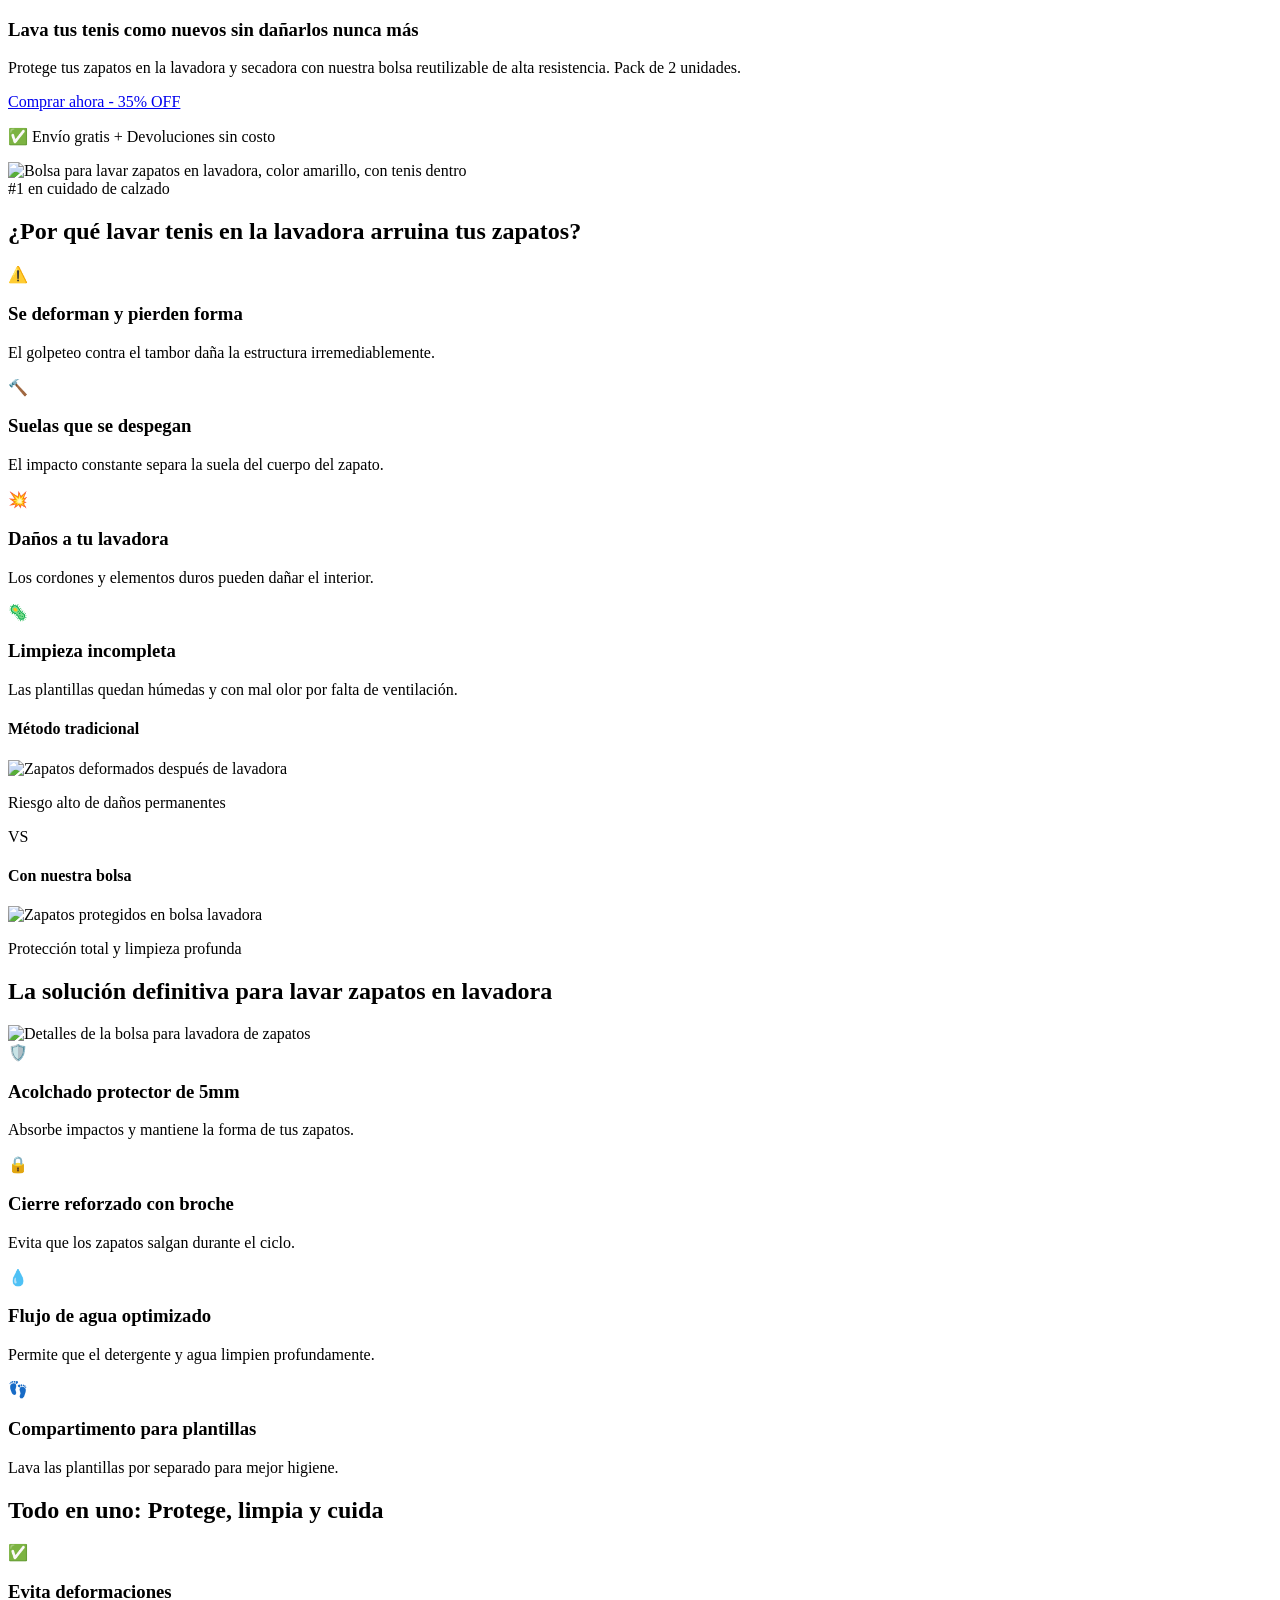
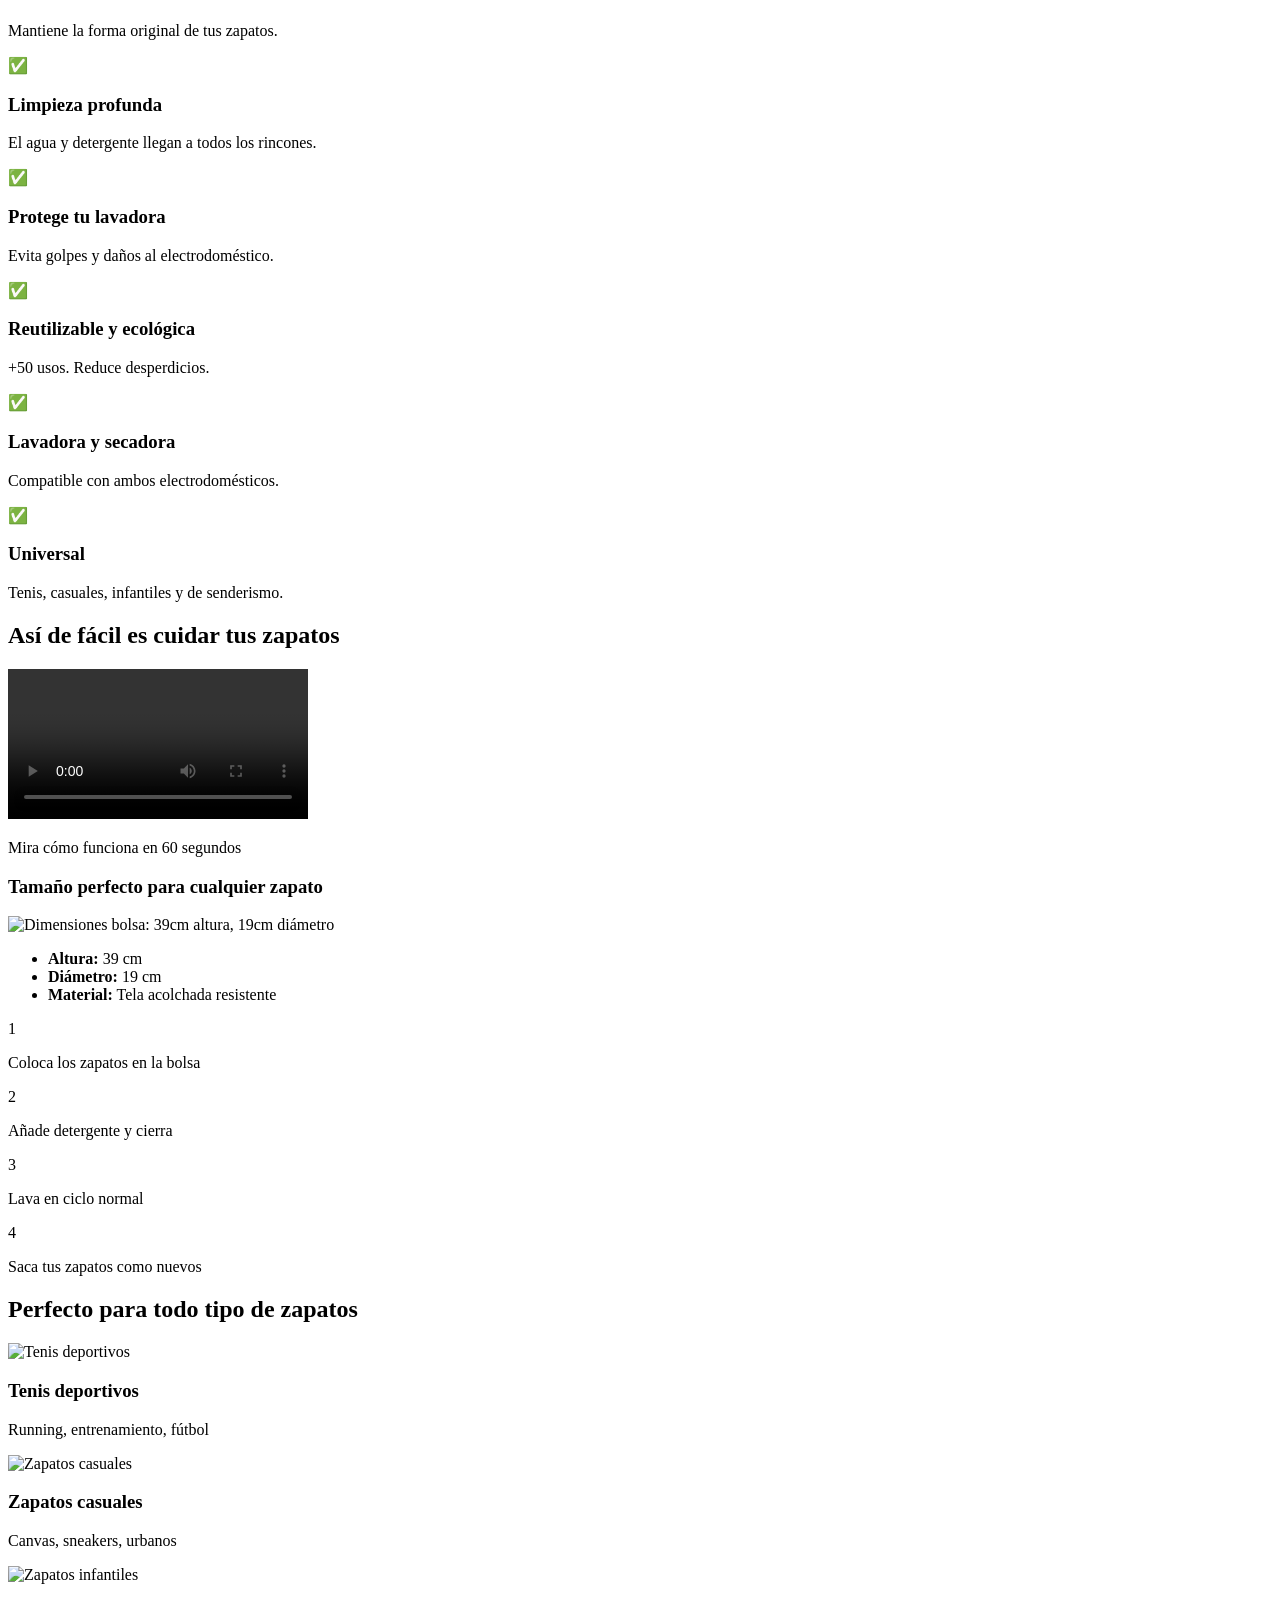
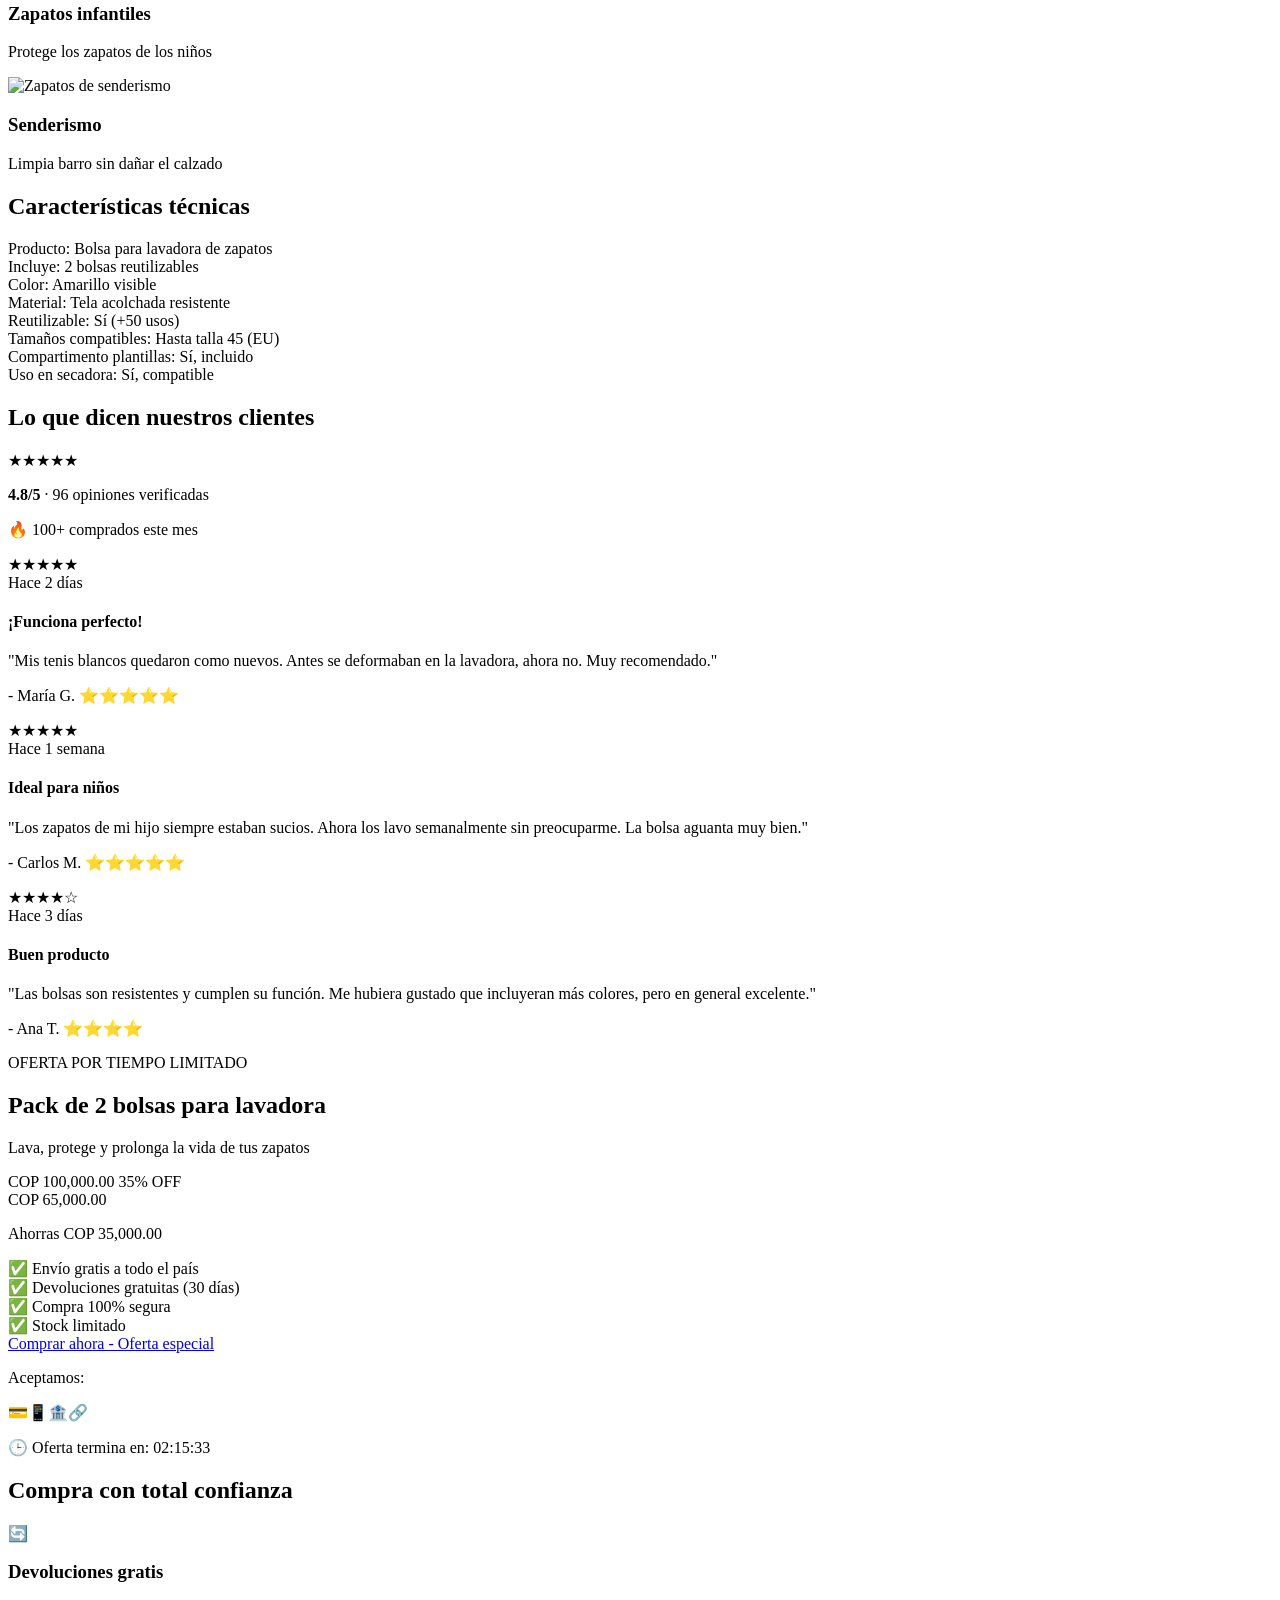
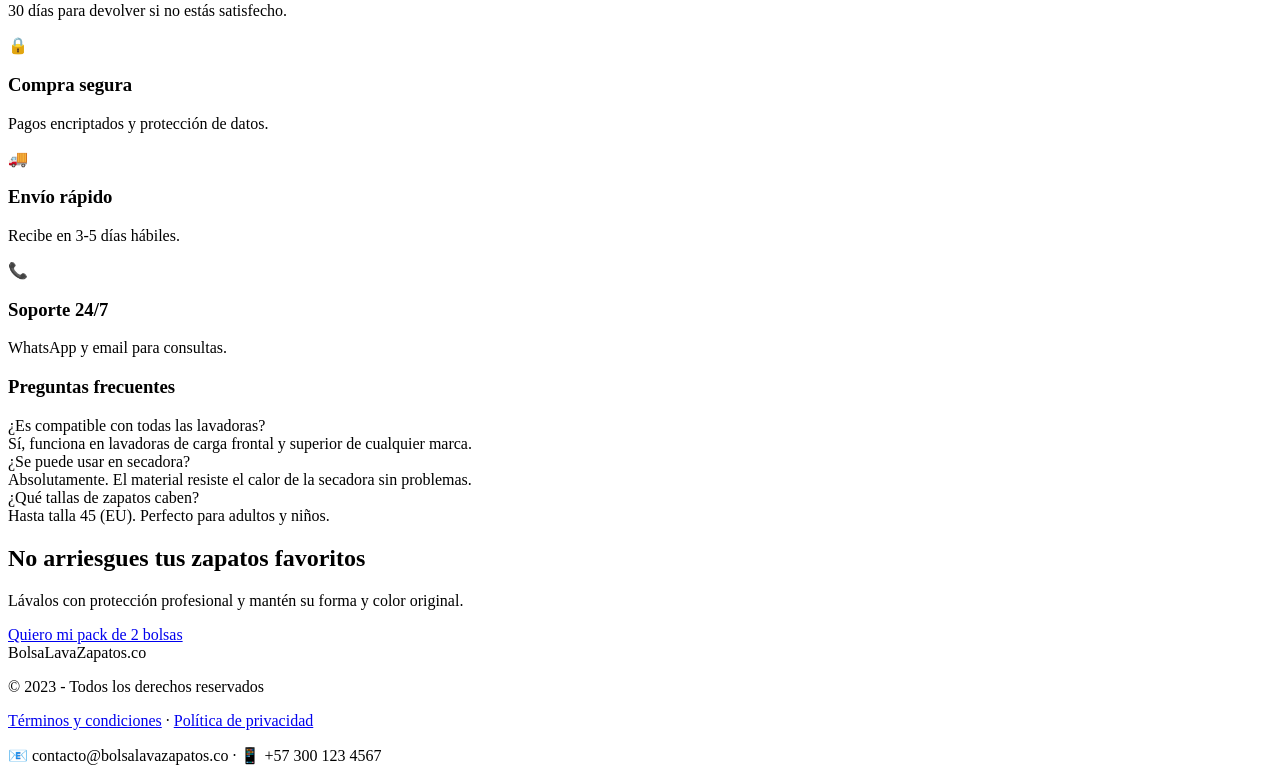
==== index.html @ 0ccf37a3 "Rename landing-page.html to index.html" ====
<!DOCTYPE html>
<html lang="es">
<head>
    <meta charset="UTF-8">
    <meta name="viewport" content="width=device-width, initial-scale=1.0">
    <title>ShoeSafe | Bolsa para Lavadora de Zapatos | Pack de 2 | Protege tus Tenis</title>
    <link rel="stylesheet" href="css/styles.css">
    <link rel="preconnect" href="https://fonts.googleapis.com">
    <link rel="preconnect" href="https://fonts.gstatic.com" crossorigin>
    <link href="https://fonts.googleapis.com/css2?family=Inter:wght@400;500;600;700&display=swap" rel="stylesheet">
    <!-- Agrega este código y luego los otros sections -->
</head>
<body>
    <!-- Pega aquí las secciones en orden -->
    
    <!-- HERO SECTION -->
    <section class="hero">
        <section class="hero">
    <div class="container">
        <div class="hero-content">
            <h1>Lava tus tenis como <span class="highlight">nuevos</span> sin dañarlos nunca más</h1>
            <p class="subtitle">Protege tus zapatos en la lavadora y secadora con nuestra bolsa reutilizable de alta resistencia. Pack de 2 unidades.</p>
            <a href="https://wa.me/573115477984?text=Hola%20%F0%9F%91%8B%2C%20me%20interesa%20comprar%20el%20pack%20de%202%20bolsas%20para%20lavadora%20de%20zapatos.%20Quisiera%20m%C3%A1s%20informaci%C3%B3n%20sobre%20el%20producto%20y%20el%20proceso%20de%20compra." target="_blank" class="cta-button">Comprar ahora - 35% OFF</a>
            <p class="envio-gratis">✅ Envío gratis + Devoluciones sin costo</p>
        </div>
        <div class="hero-image">
            <img src="img/hero-producto-amarillo.jpg.png" alt="Bolsa para lavar zapatos en lavadora, color amarillo, con tenis dentro" loading="eager">
            <div class="badge">#1 en cuidado de calzado</div>
        </div>
    </div>
</section>
    </section>
    
    <!-- PROBLEMA SECTION -->
    <section class="problema">
        <section class="problema">
    <div class="container">
        <h2>¿Por qué lavar tenis en la lavadora <span class="text-danger">arruina tus zapatos</span>?</h2>
        <div class="problema-grid">
            <div class="problema-item">
                <div class="icon">⚠️</div>
                <h3>Se deforman y pierden forma</h3>
                <p>El golpeteo contra el tambor daña la estructura irremediablemente.</p>
            </div>
            <div class="problema-item">
                <div class="icon">🔨</div>
                <h3>Suelas que se despegan</h3>
                <p>El impacto constante separa la suela del cuerpo del zapato.</p>
            </div>
            <div class="problema-item">
                <div class="icon">💥</div>
                <h3>Daños a tu lavadora</h3>
                <p>Los cordones y elementos duros pueden dañar el interior.</p>
            </div>
            <div class="problema-item">
                <div class="icon">🦠</div>
                <h3>Limpieza incompleta</h3>
                <p>Las plantillas quedan húmedas y con mal olor por falta de ventilación.</p>
            </div>
        </div>
        <div class="comparativa">
            <div class="antes">
                <h4>Método tradicional</h4>
                <img src="img/zapatos-danados.jpg" alt="Zapatos deformados después de lavadora">
                <p>Riesgo alto de daños permanentes</p>
            </div>
            <div class="vs">VS</div>
            <div class="despues">
                <h4>Con nuestra bolsa</h4>
                <img src="img/zapatos-protegidos.jpg" alt="Zapatos protegidos en bolsa lavadora">
                <p>Protección total y limpieza profunda</p>
            </div>
        </div>
    </div>
</section>
    </section>
    
    <!-- Continúa con todas las secciones... -->
    <section class="solucion">
    <div class="container">
        <h2>La solución <span class="highlight">definitiva</span> para lavar zapatos en lavadora</h2>
        <div class="solucion-content">
            <div class="solucion-image">
                <img src="img/bolsa-detalle.png" alt="Detalles de la bolsa para lavadora de zapatos">
            </div>
            <div class="solucion-features">
                <div class="feature">
                    <div class="feature-icon">🛡️</div>
                    <div class="feature-text">
                        <h3>Acolchado protector de 5mm</h3>
                        <p>Absorbe impactos y mantiene la forma de tus zapatos.</p>
                    </div>
                </div>
                <div class="feature">
                    <div class="feature-icon">🔒</div>
                    <div class="feature-text">
                        <h3>Cierre reforzado con broche</h3>
                        <p>Evita que los zapatos salgan durante el ciclo.</p>
                    </div>
                </div>
                <div class="feature">
                    <div class="feature-icon">💧</div>
                    <div class="feature-text">
                        <h3>Flujo de agua optimizado</h3>
                        <p>Permite que el detergente y agua limpien profundamente.</p>
                    </div>
                </div>
                <div class="feature">
                    <div class="feature-icon">👣</div>
                    <div class="feature-text">
                        <h3>Compartimento para plantillas</h3>
                        <p>Lava las plantillas por separado para mejor higiene.</p>
                    </div>
                </div>
            </div>
        </div>
    </div>
</section>
<section class="beneficios">
    <div class="container">
        <h2>Todo en uno: <span class="highlight">Protege, limpia y cuida</span></h2>
        <div class="beneficios-grid">
            <div class="beneficio-card">
                <div class="check">✅</div>
                <h3>Evita deformaciones</h3>
                <p>Mantiene la forma original de tus zapatos.</p>
            </div>
            <div class="beneficio-card">
                <div class="check">✅</div>
                <h3>Limpieza profunda</h3>
                <p>El agua y detergente llegan a todos los rincones.</p>
            </div>
            <div class="beneficio-card">
                <div class="check">✅</div>
                <h3>Protege tu lavadora</h3>
                <p>Evita golpes y daños al electrodoméstico.</p>
            </div>
            <div class="beneficio-card">
                <div class="check">✅</div>
                <h3>Reutilizable y ecológica</h3>
                <p>+50 usos. Reduce desperdicios.</p>
            </div>
            <div class="beneficio-card">
                <div class="check">✅</div>
                <h3>Lavadora y secadora</h3>
                <p>Compatible con ambos electrodomésticos.</p>
            </div>
            <div class="beneficio-card">
                <div class="check">✅</div>
                <h3>Universal</h3>
                <p>Tenis, casuales, infantiles y de senderismo.</p>
            </div>
        </div>
    </div>
</section>
<section class="galeria">
    <div class="container">
        <h2>Así de fácil es cuidar tus zapatos</h2>
        <div class="galeria-content">
            <div class="video-demo">
    <video class="video-thumb" controls>
        <source src="img/video-thumbnail.mp4" type="video/mp4">
        Tu navegador no soporta videos HTML5.
    </video>
    <p class="video-caption">Mira cómo funciona en 60 segundos</p>
</div>
            <div class="dimensiones">
                <h3>Tamaño perfecto para cualquier zapato</h3>
                <img src="img/dimensiones.png" alt="Dimensiones bolsa: 39cm altura, 19cm diámetro">
                <ul>
                    <li><strong>Altura:</strong> 39 cm</li>
                    <li><strong>Diámetro:</strong> 19 cm</li>
                    <li><strong>Material:</strong> Tela acolchada resistente</li>
                </ul>
            </div>
        </div>
        <div class="pasos">
            <div class="paso">
                <div class="paso-num">1</div>
                <p>Coloca los zapatos en la bolsa</p>
            </div>
            <div class="paso">
                <div class="paso-num">2</div>
                <p>Añade detergente y cierra</p>
            </div>
            <div class="paso">
                <div class="paso-num">3</div>
                <p>Lava en ciclo normal</p>
            </div>
            <div class="paso">
                <div class="paso-num">4</div>
                <p>Saca tus zapatos como nuevos</p>
            </div>
        </div>
    </div>
</section>
<section class="publico">
    <div class="container">
        <h2>Perfecto para <span class="highlight">todo tipo de zapatos</span></h2>
        <div class="cards-grid">
            <div class="card-publico">
                <img src="img/tenis-deportivos.jpg" alt="Tenis deportivos">
                <h3>Tenis deportivos</h3>
                <p>Running, entrenamiento, fútbol</p>
            </div>
            <div class="card-publico">
                <img src="img/zapatos-casuales.jpg" alt="Zapatos casuales">
                <h3>Zapatos casuales</h3>
                <p>Canvas, sneakers, urbanos</p>
            </div>
            <div class="card-publico">
                <img src="img/zapatos-infantiles.webp" alt="Zapatos infantiles">
                <h3>Zapatos infantiles</h3>
                <p>Protege los zapatos de los niños</p>
            </div>
            <div class="card-publico">
                <img src="img/senderismo.webp" alt="Zapatos de senderismo">
                <h3>Senderismo</h3>
                <p>Limpia barro sin dañar el calzado</p>
            </div>
        </div>
    </div>
</section>
<section class="especificaciones">
    <div class="container">
        <h2>Características <span class="highlight">técnicas</span></h2>
        <div class="specs-grid">
            <div class="spec-item">
                <span class="spec-label">Producto:</span>
                <span class="spec-value">Bolsa para lavadora de zapatos</span>
            </div>
            <div class="spec-item">
                <span class="spec-label">Incluye:</span>
                <span class="spec-value">2 bolsas reutilizables</span>
            </div>
            <div class="spec-item">
                <span class="spec-label">Color:</span>
                <span class="spec-value">Amarillo visible</span>
            </div>
            <div class="spec-item">
                <span class="spec-label">Material:</span>
                <span class="spec-value">Tela acolchada resistente</span>
            </div>
            <div class="spec-item">
                <span class="spec-label">Reutilizable:</span>
                <span class="spec-value">Sí (+50 usos)</span>
            </div>
            <div class="spec-item">
                <span class="spec-label">Tamaños compatibles:</span>
                <span class="spec-value">Hasta talla 45 (EU)</span>
            </div>
            <div class="spec-item">
                <span class="spec-label">Compartimento plantillas:</span>
                <span class="spec-value">Sí, incluido</span>
            </div>
            <div class="spec-item">
                <span class="spec-label">Uso en secadora:</span>
                <span class="spec-value">Sí, compatible</span>
            </div>
        </div>
    </div>
</section>
<section class="reseñas">
    <div class="container">
        <h2>Lo que dicen nuestros <span class="highlight">clientes</span></h2>
        <div class="rating-overall">
            <div class="stars">★★★★★</div>
            <p><strong>4.8/5</strong> · 96 opiniones verificadas</p>
            <p class="compras-recientes">🔥 100+ comprados este mes</p>
        </div>
        <div class="reseñas-grid">
            <div class="reseña-card">
                <div class="reseña-header">
                    <div class="stars">★★★★★</div>
                    <span class="fecha">Hace 2 días</span>
                </div>
                <h4>¡Funciona perfecto!</h4>
                <p>"Mis tenis blancos quedaron como nuevos. Antes se deformaban en la lavadora, ahora no. Muy recomendado."</p>
                <p class="autor">- María G. ⭐⭐⭐⭐⭐</p>
            </div>
            <div class="reseña-card">
                <div class="reseña-header">
                    <div class="stars">★★★★★</div>
                    <span class="fecha">Hace 1 semana</span>
                </div>
                <h4>Ideal para niños</h4>
                <p>"Los zapatos de mi hijo siempre estaban sucios. Ahora los lavo semanalmente sin preocuparme. La bolsa aguanta muy bien."</p>
                <p class="autor">- Carlos M. ⭐⭐⭐⭐⭐</p>
            </div>
            <div class="reseña-card">
                <div class="reseña-header">
                    <div class="stars">★★★★☆</div>
                    <span class="fecha">Hace 3 días</span>
                </div>
                <h4>Buen producto</h4>
                <p>"Las bolsas son resistentes y cumplen su función. Me hubiera gustado que incluyeran más colores, pero en general excelente."</p>
                <p class="autor">- Ana T. ⭐⭐⭐⭐</p>
            </div>
        </div>
    </div>
</section>
<section class="oferta" id="compra">
    <div class="container">
        <div class="oferta-content">
            <div class="oferta-header">
                <span class="badge-oferta">OFERTA POR TIEMPO LIMITADO</span>
                <h2>Pack de 2 bolsas para lavadora</h2>
                <p class="subtitle">Lava, protege y prolonga la vida de tus zapatos</p>
            </div>
            
            <div class="precio-container">
                <div class="precio-antiguo">
                    <span class="tachado">COP 100,000.00</span>
                    <span class="descuento">35% OFF</span>
                </div>
                <div class="precio-actual">
                    <span class="moneda">COP</span>
                    <span class="monto">65,000.00</span>
                </div>
                <p class="ahorro">Ahorras COP 35,000.00</p>
            </div>
            
            <div class="beneficios-oferta">
                <div class="beneficio">✅ Envío gratis a todo el país</div>
                <div class="beneficio">✅ Devoluciones gratuitas (30 días)</div>
                <div class="beneficio">✅ Compra 100% segura</div>
                <div class="beneficio">✅ Stock limitado</div>
            </div>
            
            <a href="https://wa.me/573115477984?text=Hola%20%F0%9F%91%8B%2C%20me%20interesa%20comprar%20el%20pack%20de%202%20bolsas%20para%20lavadora%20de%20zapatos.%20Quisiera%20m%C3%A1s%20informaci%C3%B3n%20sobre%20el%20producto%20y%20el%20proceso%20de%20compra." target="_blank" class="cta-button grande">Comprar ahora - Oferta especial</a>
            
            <div class="metodos-pago">
                <p>Aceptamos:</p>
                <div class="logos-pago">
                    <span>💳</span><span>📱</span><span>🏦</span><span>🔗</span>
                </div>
            </div>
            
            <div class="contador">
                <p>🕒 Oferta termina en: <span id="contador">02:15:33</span></p>
            </div>
        </div>
    </div>
</section>
<section class="garantia">
    <div class="container">
        <h2>Compra con <span class="highlight">total confianza</span></h2>
        <div class="garantia-grid">
            <div class="garantia-card">
                <div class="garantia-icon">🔄</div>
                <h3>Devoluciones gratis</h3>
                <p>30 días para devolver si no estás satisfecho.</p>
            </div>
            <div class="garantia-card">
                <div class="garantia-icon">🔒</div>
                <h3>Compra segura</h3>
                <p>Pagos encriptados y protección de datos.</p>
            </div>
            <div class="garantia-card">
                <div class="garantia-icon">🚚</div>
                <h3>Envío rápido</h3>
                <p>Recibe en 3-5 días hábiles.</p>
            </div>
            <div class="garantia-card">
                <div class="garantia-icon">📞</div>
                <h3>Soporte 24/7</h3>
                <p>WhatsApp y email para consultas.</p>
            </div>
        </div>
        
        <div class="faq">
            <h3>Preguntas frecuentes</h3>
            <div class="faq-item">
                <div class="faq-pregunta">¿Es compatible con todas las lavadoras?</div>
                <div class="faq-respuesta">Sí, funciona en lavadoras de carga frontal y superior de cualquier marca.</div>
            </div>
            <div class="faq-item">
                <div class="faq-pregunta">¿Se puede usar en secadora?</div>
                <div class="faq-respuesta">Absolutamente. El material resiste el calor de la secadora sin problemas.</div>
            </div>
            <div class="faq-item">
                <div class="faq-pregunta">¿Qué tallas de zapatos caben?</div>
                <div class="faq-respuesta">Hasta talla 45 (EU). Perfecto para adultos y niños.</div>
            </div>
        </div>
    </div>
</section>
<footer>
    <div class="container">
        <div class="footer-cta">
            <h2>No arriesgues tus zapatos favoritos</h2>
            <p>Lávalos con protección profesional y mantén su forma y color original.</p>
            <a href="https://wa.me/573115477984?text=Hola%20%F0%9F%91%8B%2C%20me%20interesa%20comprar%20el%20pack%20de%202%20bolsas%20para%20lavadora%20de%20zapatos.%20Quisiera%20m%C3%A1s%20informaci%C3%B3n%20sobre%20el%20producto%20y%20el%20proceso%20de%20compra." target="_blank" class="cta-button">Quiero mi pack de 2 bolsas</a>
        </div>
        
        <div class="footer-info">
            <div class="logo">BolsaLavaZapatos<span>.co</span></div>
            <p>© 2023 - Todos los derechos reservados</p>
            <p><a href="#">Términos y condiciones</a> · <a href="#">Política de privacidad</a></p>
            <p class="contacto">📧 contacto@bolsalavazapatos.co · 📱 +57 300 123 4567</p>
        </div>
    </div>
</footer>
    <script src="js/script.js"></script>
</body>
</html>
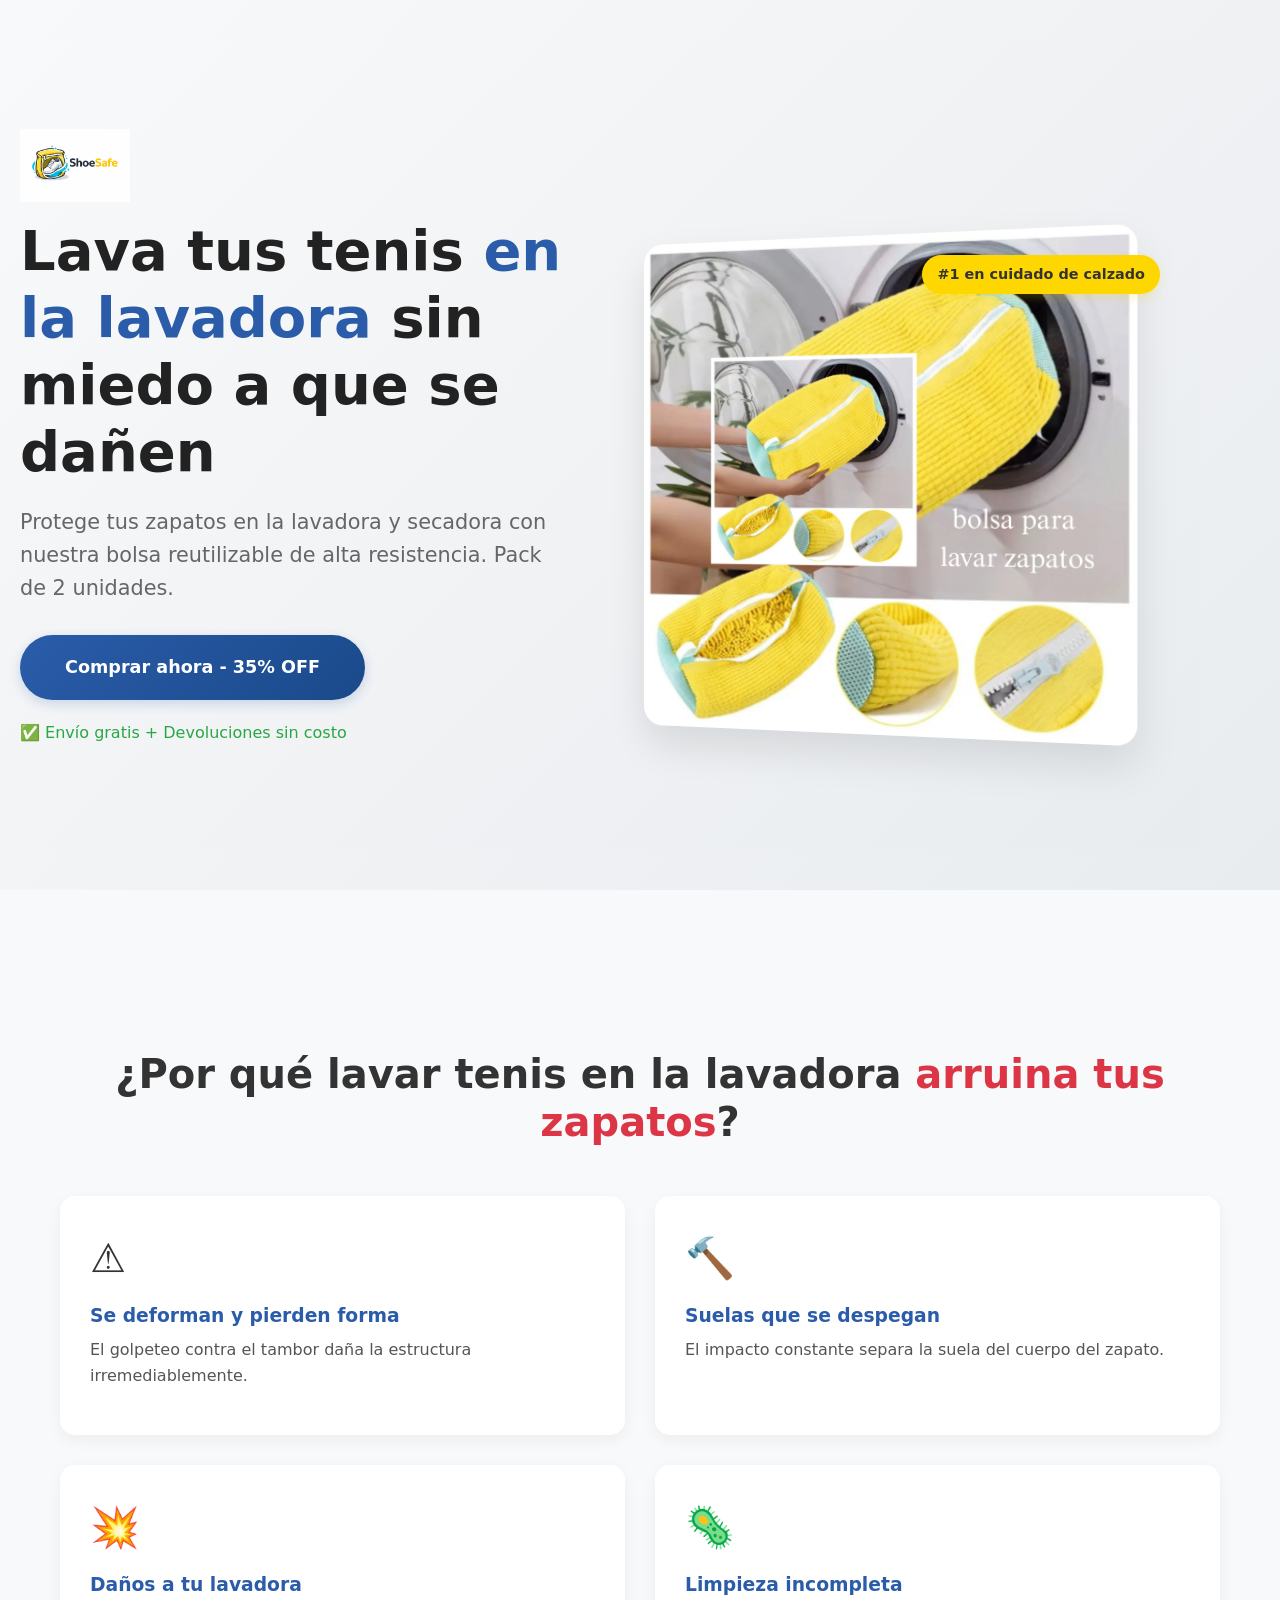
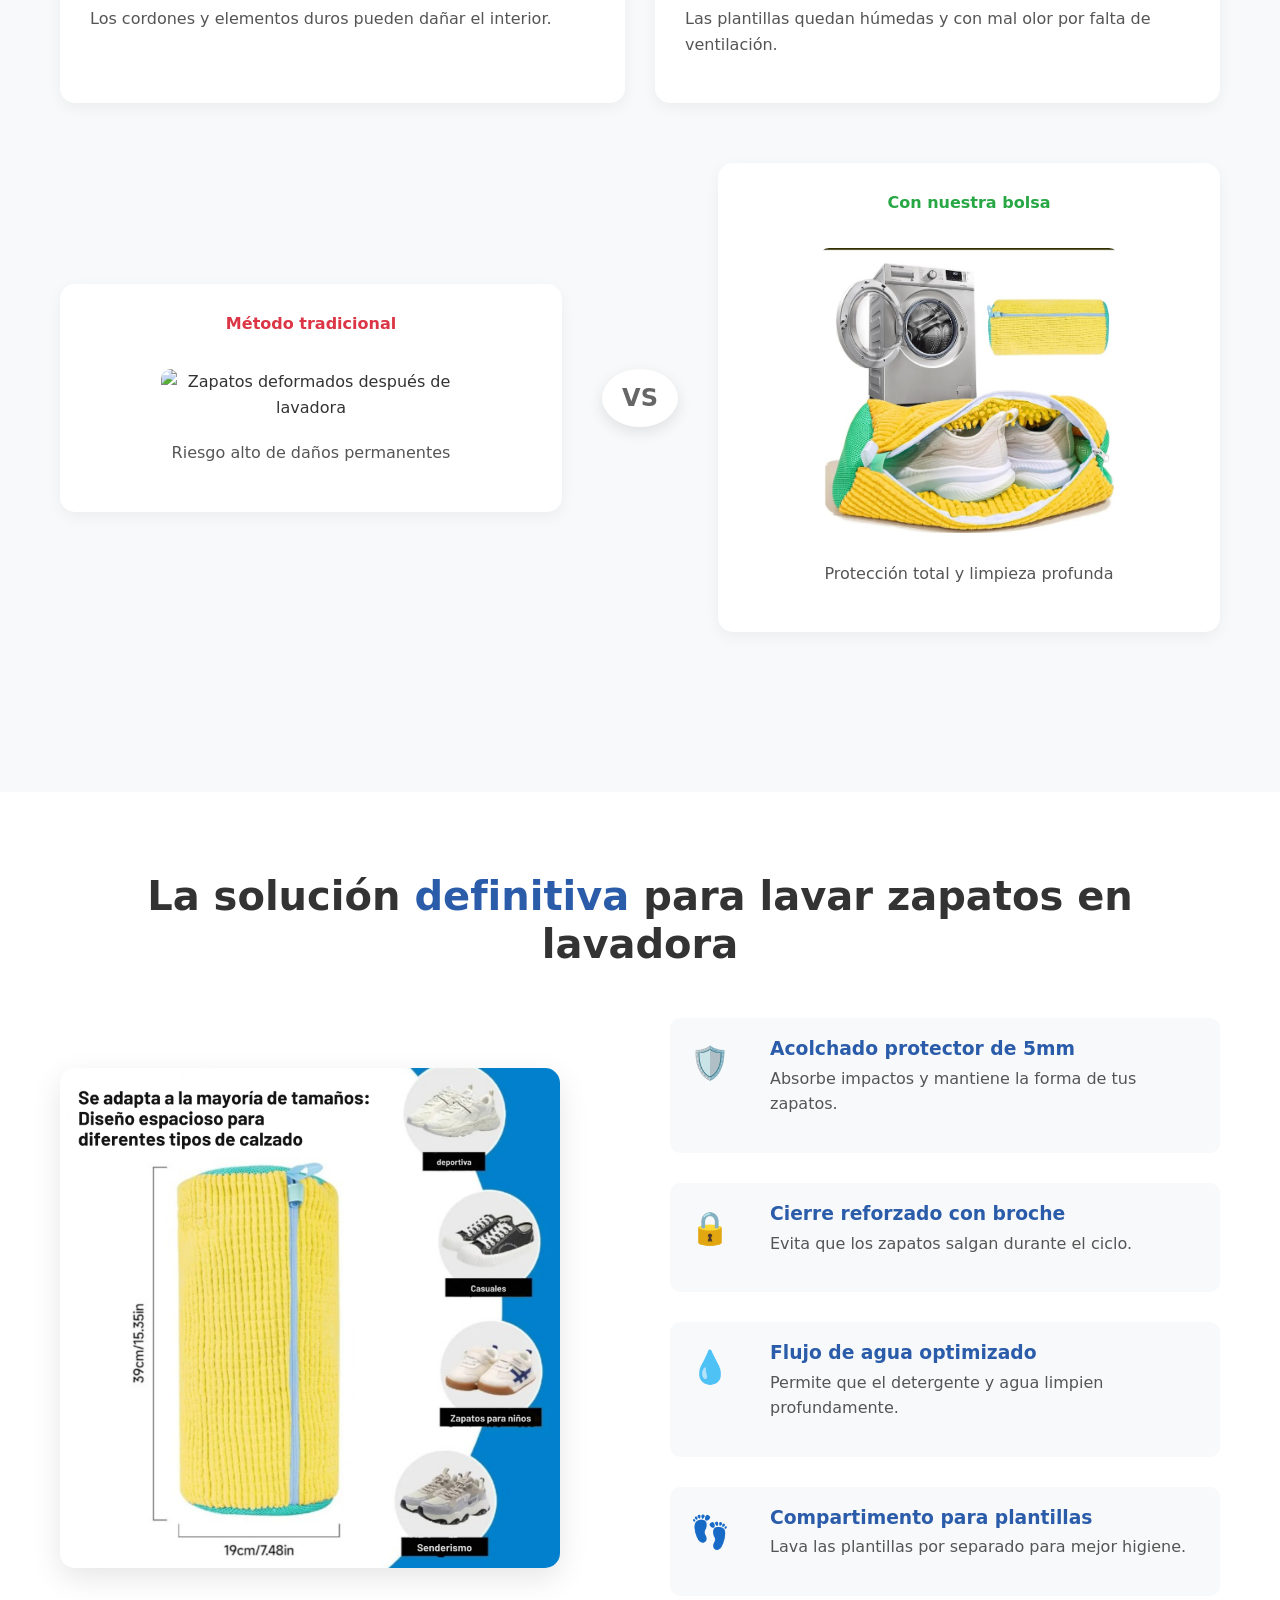
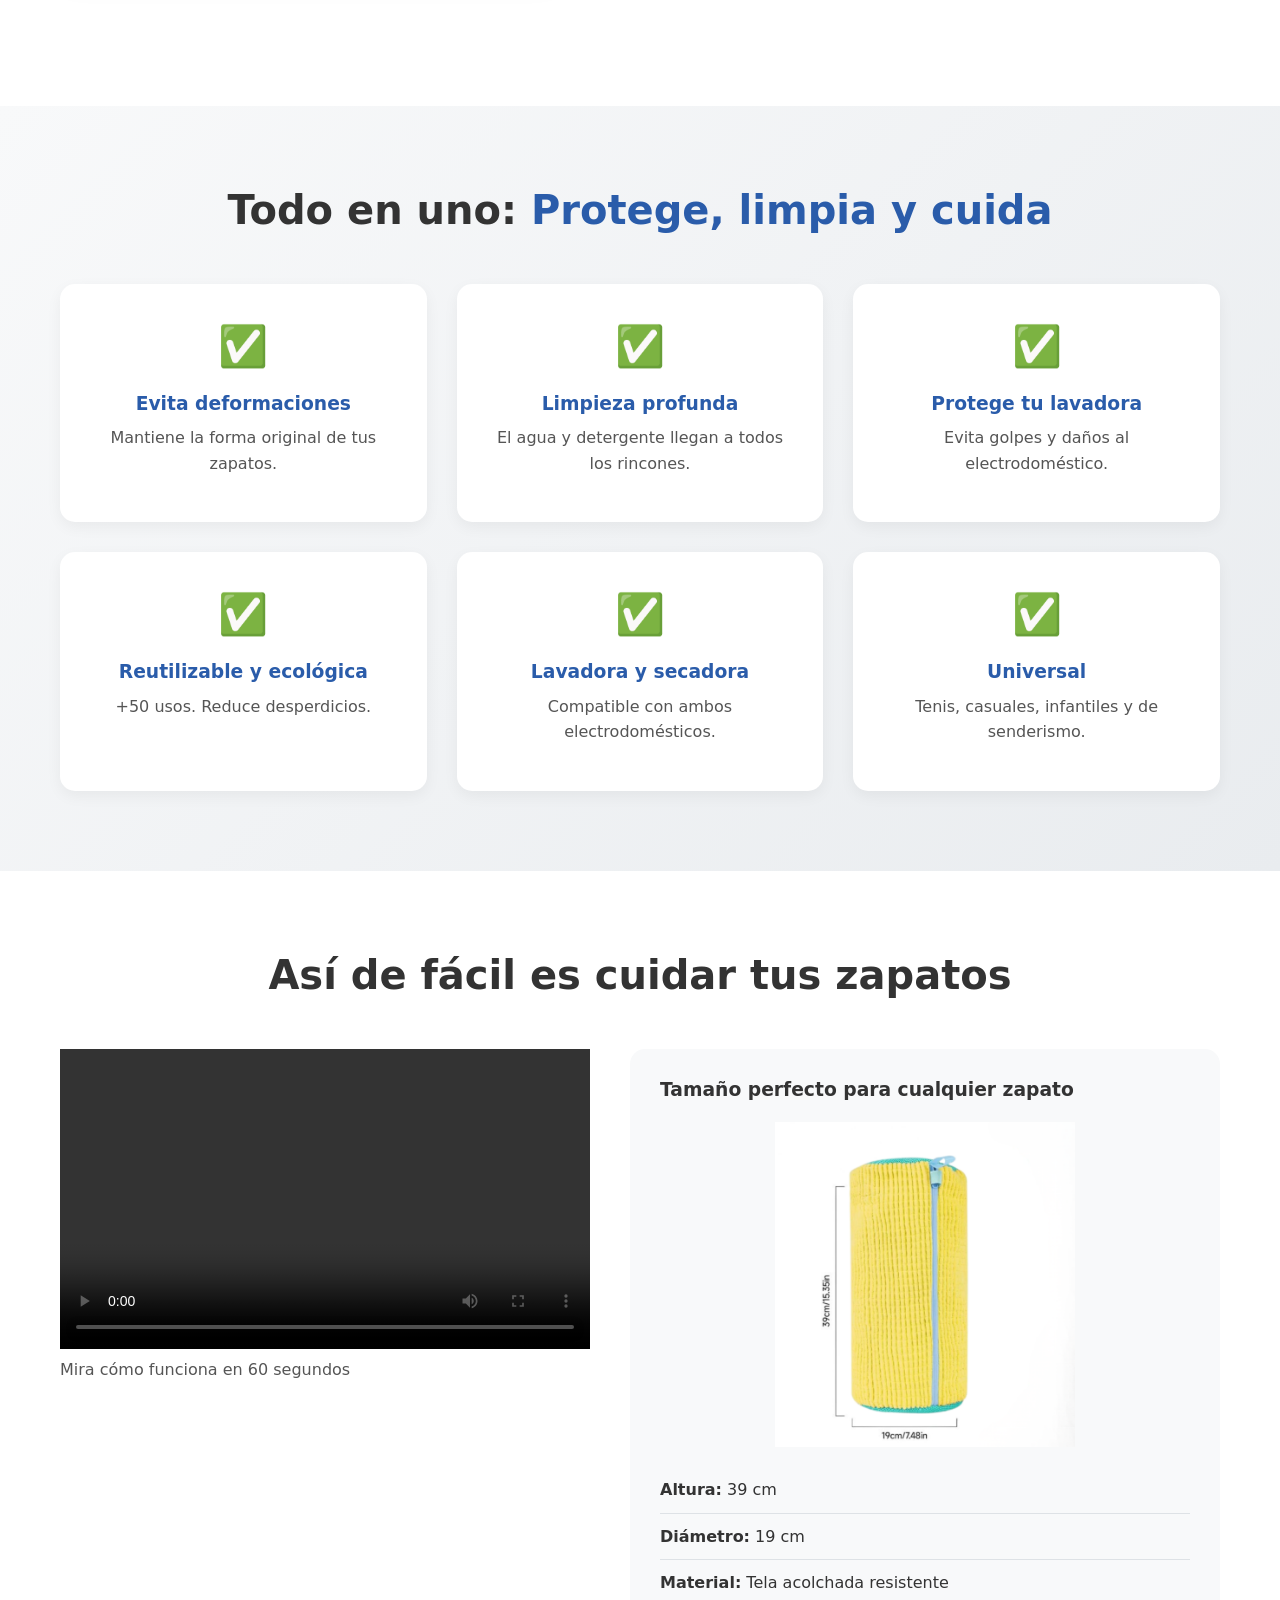
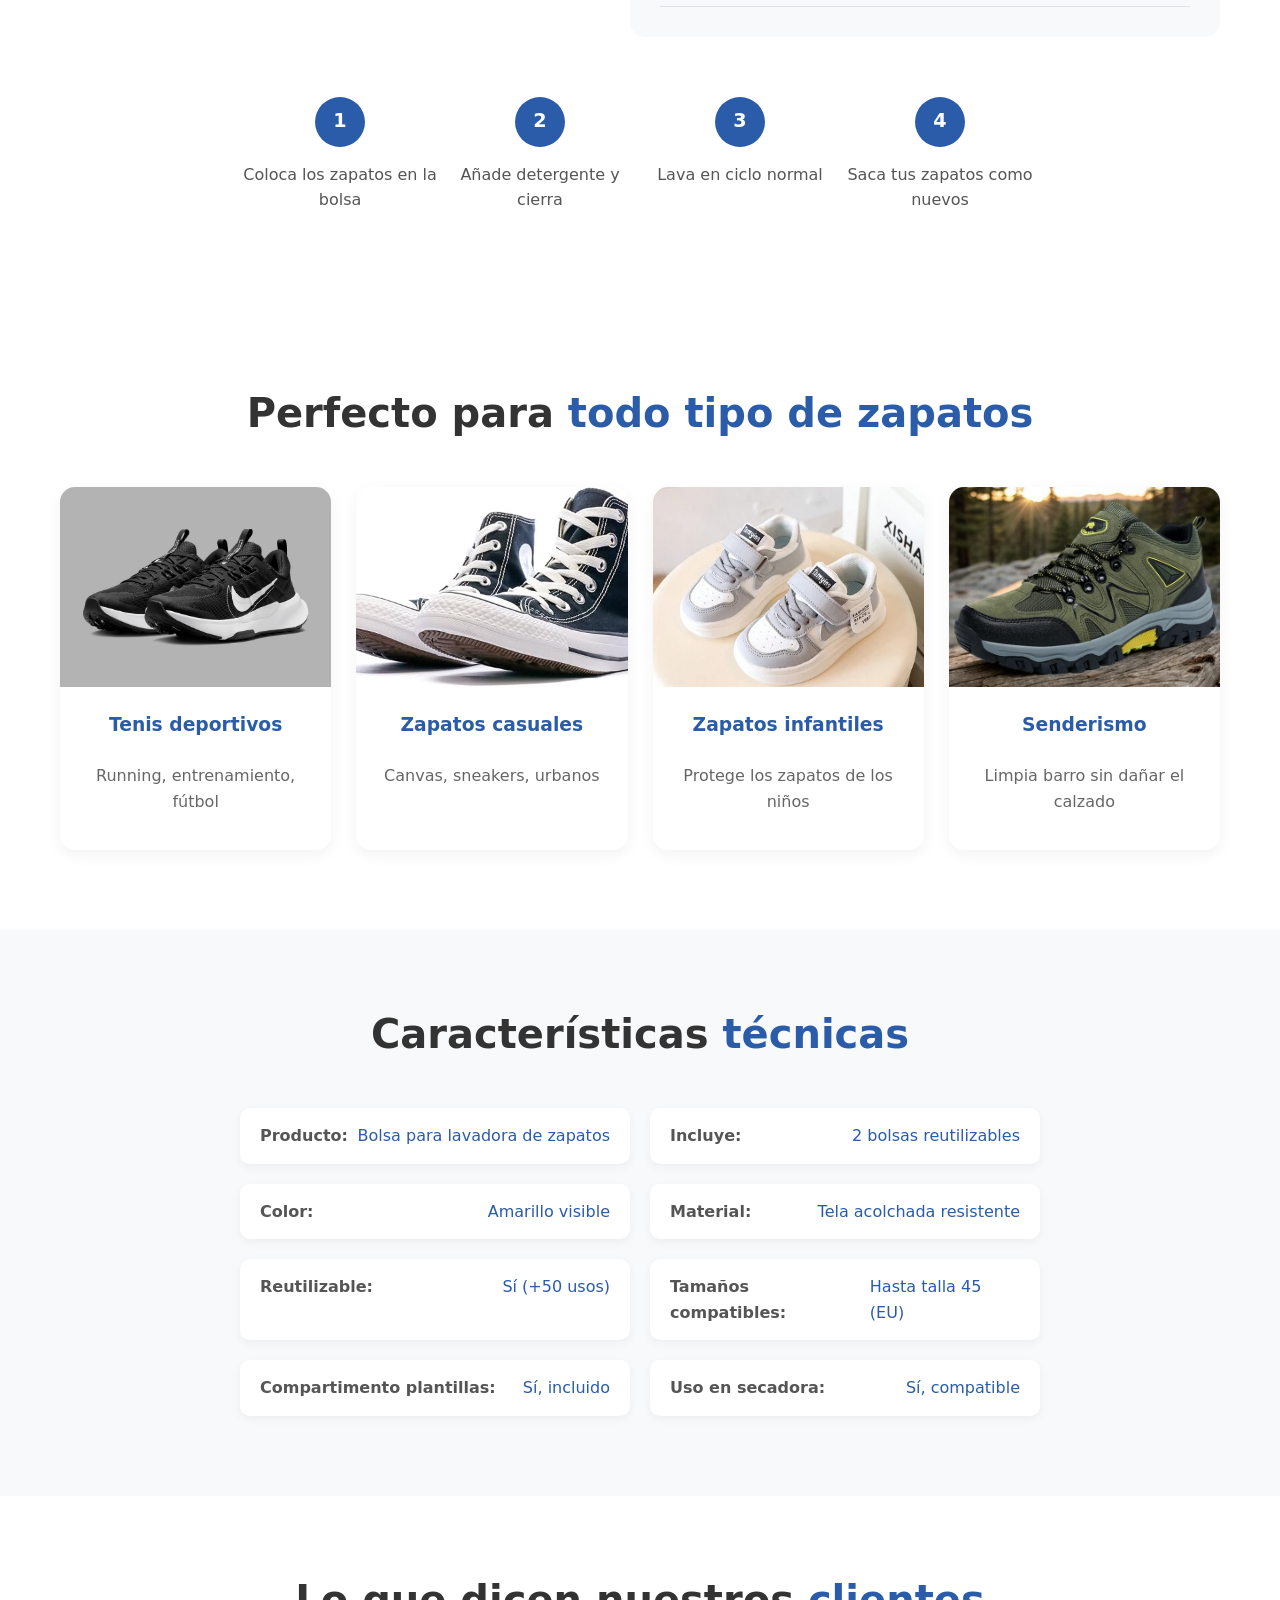
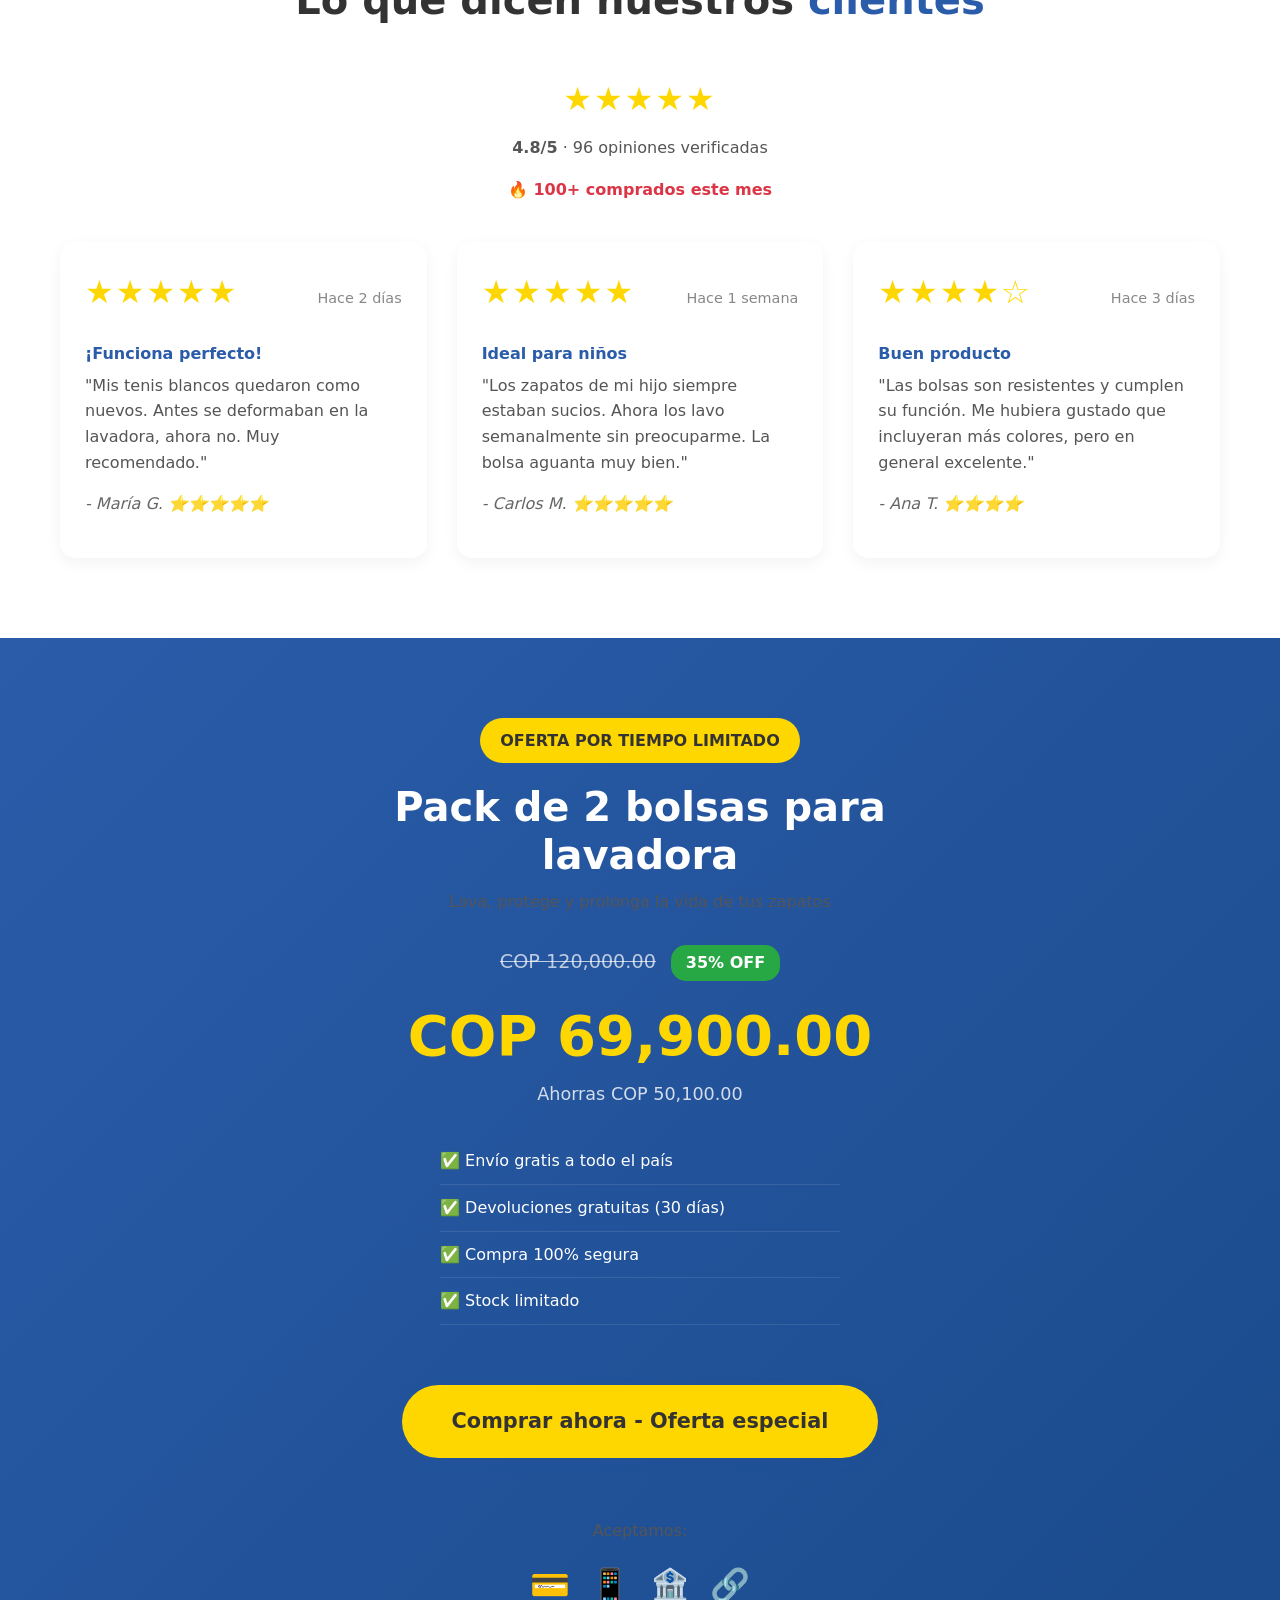
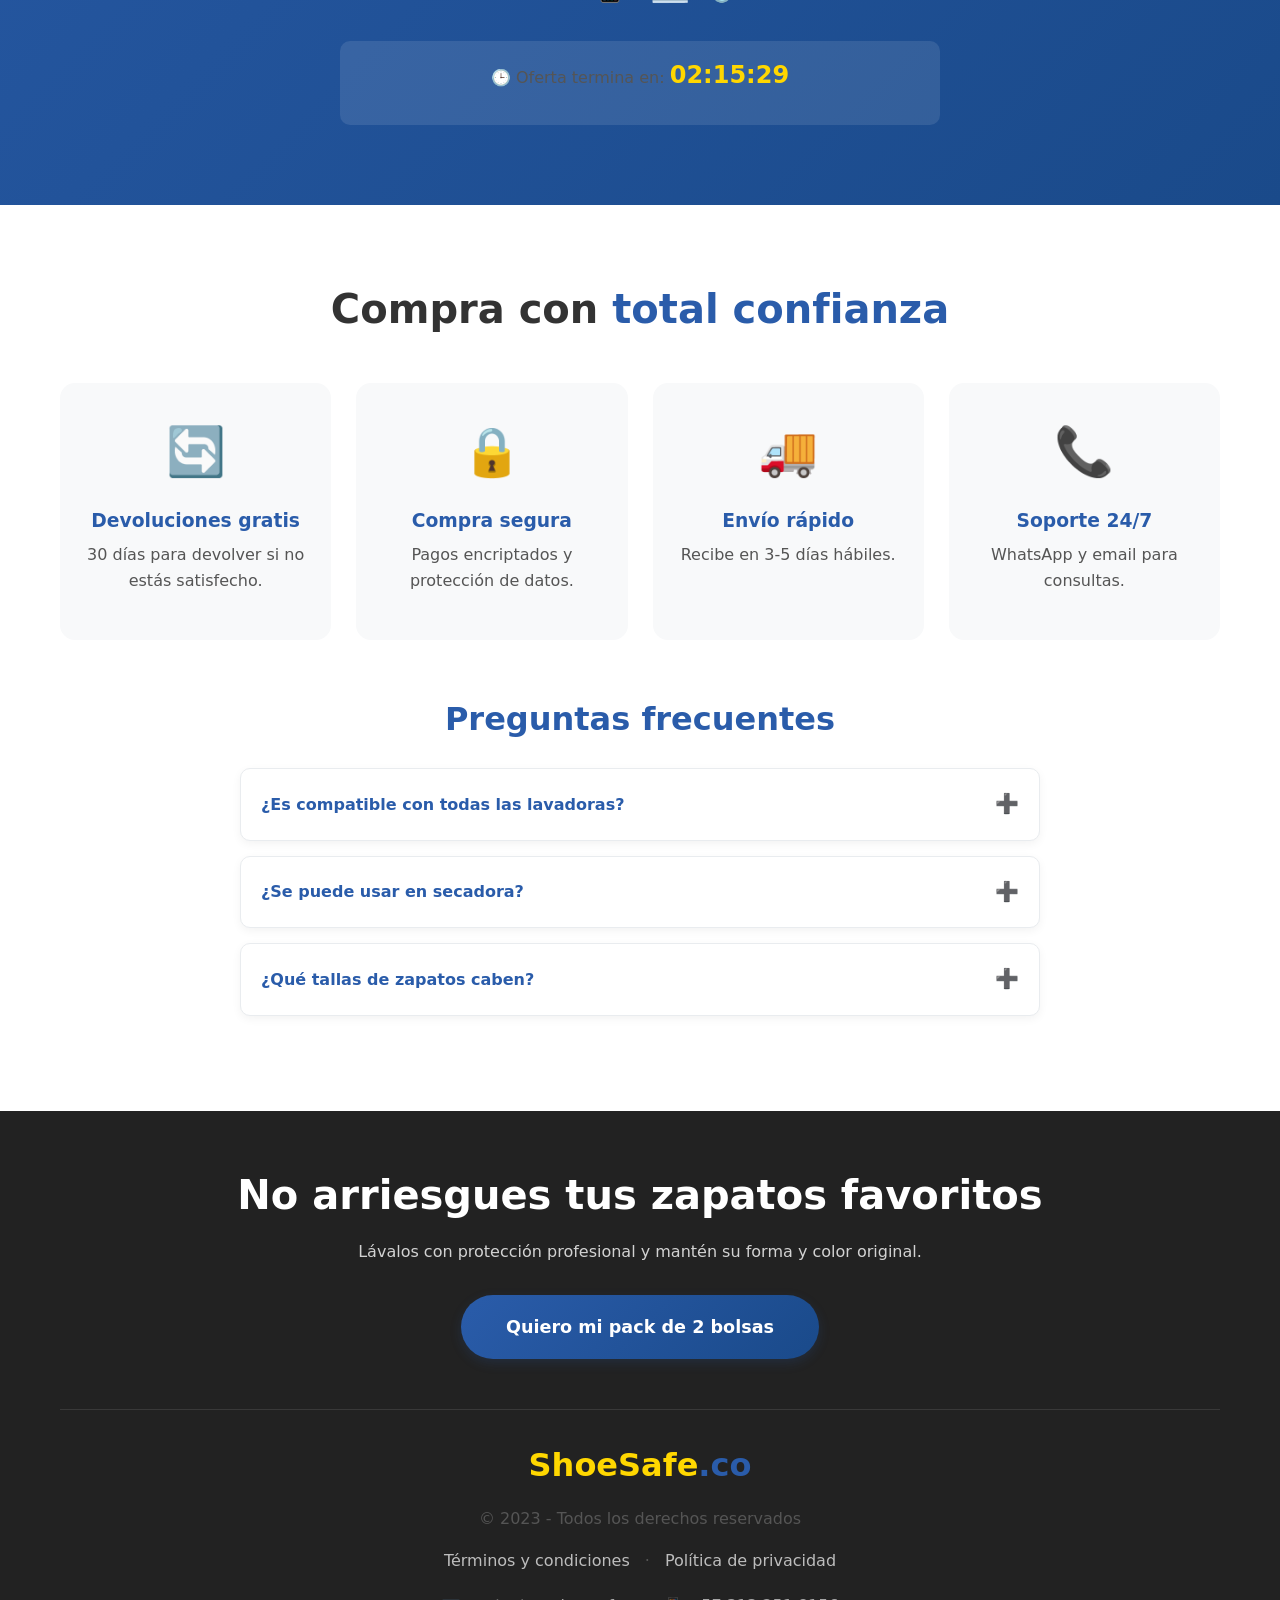
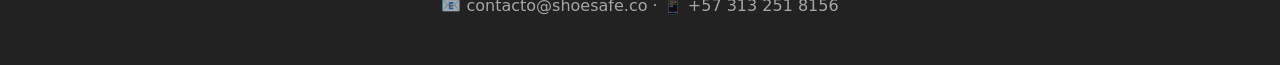
==== commit 9a8d7b44: "Rename landing-page.html to index.html" ====
--- a/index.html
+++ b/index.html
@@ -1,406 +1,409 @@
-<!DOCTYPE html>
-<html lang="es">
-<head>
-    <meta charset="UTF-8">
-    <meta name="viewport" content="width=device-width, initial-scale=1.0">
-    <title>ShoeSafe | Bolsa para Lavadora de Zapatos | Pack de 2 | Protege tus Tenis</title>
-    <link rel="stylesheet" href="css/styles.css">
-    <link rel="preconnect" href="https://fonts.googleapis.com">
-    <link rel="preconnect" href="https://fonts.gstatic.com" crossorigin>
-    <link href="https://fonts.googleapis.com/css2?family=Inter:wght@400;500;600;700&display=swap" rel="stylesheet">
-    <!-- Agrega este código y luego los otros sections -->
-</head>
-<body>
-    <!-- Pega aquí las secciones en orden -->
-    
-    <!-- HERO SECTION -->
-    <section class="hero">
-        <section class="hero">
-    <div class="container">
-        <div class="hero-content">
-            <h1>Lava tus tenis como <span class="highlight">nuevos</span> sin dañarlos nunca más</h1>
-            <p class="subtitle">Protege tus zapatos en la lavadora y secadora con nuestra bolsa reutilizable de alta resistencia. Pack de 2 unidades.</p>
-            <a href="https://wa.me/573115477984?text=Hola%20%F0%9F%91%8B%2C%20me%20interesa%20comprar%20el%20pack%20de%202%20bolsas%20para%20lavadora%20de%20zapatos.%20Quisiera%20m%C3%A1s%20informaci%C3%B3n%20sobre%20el%20producto%20y%20el%20proceso%20de%20compra." target="_blank" class="cta-button">Comprar ahora - 35% OFF</a>
-            <p class="envio-gratis">✅ Envío gratis + Devoluciones sin costo</p>
-        </div>
-        <div class="hero-image">
-            <img src="img/hero-producto-amarillo.jpg.png" alt="Bolsa para lavar zapatos en lavadora, color amarillo, con tenis dentro" loading="eager">
-            <div class="badge">#1 en cuidado de calzado</div>
-        </div>
-    </div>
-</section>
-    </section>
-    
-    <!-- PROBLEMA SECTION -->
-    <section class="problema">
-        <section class="problema">
-    <div class="container">
-        <h2>¿Por qué lavar tenis en la lavadora <span class="text-danger">arruina tus zapatos</span>?</h2>
-        <div class="problema-grid">
-            <div class="problema-item">
-                <div class="icon">⚠️</div>
-                <h3>Se deforman y pierden forma</h3>
-                <p>El golpeteo contra el tambor daña la estructura irremediablemente.</p>
-            </div>
-            <div class="problema-item">
-                <div class="icon">🔨</div>
-                <h3>Suelas que se despegan</h3>
-                <p>El impacto constante separa la suela del cuerpo del zapato.</p>
-            </div>
-            <div class="problema-item">
-                <div class="icon">💥</div>
-                <h3>Daños a tu lavadora</h3>
-                <p>Los cordones y elementos duros pueden dañar el interior.</p>
-            </div>
-            <div class="problema-item">
-                <div class="icon">🦠</div>
-                <h3>Limpieza incompleta</h3>
-                <p>Las plantillas quedan húmedas y con mal olor por falta de ventilación.</p>
-            </div>
-        </div>
-        <div class="comparativa">
-            <div class="antes">
-                <h4>Método tradicional</h4>
-                <img src="img/zapatos-danados.jpg" alt="Zapatos deformados después de lavadora">
-                <p>Riesgo alto de daños permanentes</p>
-            </div>
-            <div class="vs">VS</div>
-            <div class="despues">
-                <h4>Con nuestra bolsa</h4>
-                <img src="img/zapatos-protegidos.jpg" alt="Zapatos protegidos en bolsa lavadora">
-                <p>Protección total y limpieza profunda</p>
-            </div>
-        </div>
-    </div>
-</section>
-    </section>
-    
-    <!-- Continúa con todas las secciones... -->
-    <section class="solucion">
-    <div class="container">
-        <h2>La solución <span class="highlight">definitiva</span> para lavar zapatos en lavadora</h2>
-        <div class="solucion-content">
-            <div class="solucion-image">
-                <img src="img/bolsa-detalle.png" alt="Detalles de la bolsa para lavadora de zapatos">
-            </div>
-            <div class="solucion-features">
-                <div class="feature">
-                    <div class="feature-icon">🛡️</div>
-                    <div class="feature-text">
-                        <h3>Acolchado protector de 5mm</h3>
-                        <p>Absorbe impactos y mantiene la forma de tus zapatos.</p>
-                    </div>
-                </div>
-                <div class="feature">
-                    <div class="feature-icon">🔒</div>
-                    <div class="feature-text">
-                        <h3>Cierre reforzado con broche</h3>
-                        <p>Evita que los zapatos salgan durante el ciclo.</p>
-                    </div>
-                </div>
-                <div class="feature">
-                    <div class="feature-icon">💧</div>
-                    <div class="feature-text">
-                        <h3>Flujo de agua optimizado</h3>
-                        <p>Permite que el detergente y agua limpien profundamente.</p>
-                    </div>
-                </div>
-                <div class="feature">
-                    <div class="feature-icon">👣</div>
-                    <div class="feature-text">
-                        <h3>Compartimento para plantillas</h3>
-                        <p>Lava las plantillas por separado para mejor higiene.</p>
-                    </div>
-                </div>
-            </div>
-        </div>
-    </div>
-</section>
-<section class="beneficios">
-    <div class="container">
-        <h2>Todo en uno: <span class="highlight">Protege, limpia y cuida</span></h2>
-        <div class="beneficios-grid">
-            <div class="beneficio-card">
-                <div class="check">✅</div>
-                <h3>Evita deformaciones</h3>
-                <p>Mantiene la forma original de tus zapatos.</p>
-            </div>
-            <div class="beneficio-card">
-                <div class="check">✅</div>
-                <h3>Limpieza profunda</h3>
-                <p>El agua y detergente llegan a todos los rincones.</p>
-            </div>
-            <div class="beneficio-card">
-                <div class="check">✅</div>
-                <h3>Protege tu lavadora</h3>
-                <p>Evita golpes y daños al electrodoméstico.</p>
-            </div>
-            <div class="beneficio-card">
-                <div class="check">✅</div>
-                <h3>Reutilizable y ecológica</h3>
-                <p>+50 usos. Reduce desperdicios.</p>
-            </div>
-            <div class="beneficio-card">
-                <div class="check">✅</div>
-                <h3>Lavadora y secadora</h3>
-                <p>Compatible con ambos electrodomésticos.</p>
-            </div>
-            <div class="beneficio-card">
-                <div class="check">✅</div>
-                <h3>Universal</h3>
-                <p>Tenis, casuales, infantiles y de senderismo.</p>
-            </div>
-        </div>
-    </div>
-</section>
-<section class="galeria">
-    <div class="container">
-        <h2>Así de fácil es cuidar tus zapatos</h2>
-        <div class="galeria-content">
-            <div class="video-demo">
-    <video class="video-thumb" controls>
-        <source src="img/video-thumbnail.mp4" type="video/mp4">
-        Tu navegador no soporta videos HTML5.
-    </video>
-    <p class="video-caption">Mira cómo funciona en 60 segundos</p>
-</div>
-            <div class="dimensiones">
-                <h3>Tamaño perfecto para cualquier zapato</h3>
-                <img src="img/dimensiones.png" alt="Dimensiones bolsa: 39cm altura, 19cm diámetro">
-                <ul>
-                    <li><strong>Altura:</strong> 39 cm</li>
-                    <li><strong>Diámetro:</strong> 19 cm</li>
-                    <li><strong>Material:</strong> Tela acolchada resistente</li>
-                </ul>
-            </div>
-        </div>
-        <div class="pasos">
-            <div class="paso">
-                <div class="paso-num">1</div>
-                <p>Coloca los zapatos en la bolsa</p>
-            </div>
-            <div class="paso">
-                <div class="paso-num">2</div>
-                <p>Añade detergente y cierra</p>
-            </div>
-            <div class="paso">
-                <div class="paso-num">3</div>
-                <p>Lava en ciclo normal</p>
-            </div>
-            <div class="paso">
-                <div class="paso-num">4</div>
-                <p>Saca tus zapatos como nuevos</p>
-            </div>
-        </div>
-    </div>
-</section>
-<section class="publico">
-    <div class="container">
-        <h2>Perfecto para <span class="highlight">todo tipo de zapatos</span></h2>
-        <div class="cards-grid">
-            <div class="card-publico">
-                <img src="img/tenis-deportivos.jpg" alt="Tenis deportivos">
-                <h3>Tenis deportivos</h3>
-                <p>Running, entrenamiento, fútbol</p>
-            </div>
-            <div class="card-publico">
-                <img src="img/zapatos-casuales.jpg" alt="Zapatos casuales">
-                <h3>Zapatos casuales</h3>
-                <p>Canvas, sneakers, urbanos</p>
-            </div>
-            <div class="card-publico">
-                <img src="img/zapatos-infantiles.webp" alt="Zapatos infantiles">
-                <h3>Zapatos infantiles</h3>
-                <p>Protege los zapatos de los niños</p>
-            </div>
-            <div class="card-publico">
-                <img src="img/senderismo.webp" alt="Zapatos de senderismo">
-                <h3>Senderismo</h3>
-                <p>Limpia barro sin dañar el calzado</p>
-            </div>
-        </div>
-    </div>
-</section>
-<section class="especificaciones">
-    <div class="container">
-        <h2>Características <span class="highlight">técnicas</span></h2>
-        <div class="specs-grid">
-            <div class="spec-item">
-                <span class="spec-label">Producto:</span>
-                <span class="spec-value">Bolsa para lavadora de zapatos</span>
-            </div>
-            <div class="spec-item">
-                <span class="spec-label">Incluye:</span>
-                <span class="spec-value">2 bolsas reutilizables</span>
-            </div>
-            <div class="spec-item">
-                <span class="spec-label">Color:</span>
-                <span class="spec-value">Amarillo visible</span>
-            </div>
-            <div class="spec-item">
-                <span class="spec-label">Material:</span>
-                <span class="spec-value">Tela acolchada resistente</span>
-            </div>
-            <div class="spec-item">
-                <span class="spec-label">Reutilizable:</span>
-                <span class="spec-value">Sí (+50 usos)</span>
-            </div>
-            <div class="spec-item">
-                <span class="spec-label">Tamaños compatibles:</span>
-                <span class="spec-value">Hasta talla 45 (EU)</span>
-            </div>
-            <div class="spec-item">
-                <span class="spec-label">Compartimento plantillas:</span>
-                <span class="spec-value">Sí, incluido</span>
-            </div>
-            <div class="spec-item">
-                <span class="spec-label">Uso en secadora:</span>
-                <span class="spec-value">Sí, compatible</span>
-            </div>
-        </div>
-    </div>
-</section>
-<section class="reseñas">
-    <div class="container">
-        <h2>Lo que dicen nuestros <span class="highlight">clientes</span></h2>
-        <div class="rating-overall">
-            <div class="stars">★★★★★</div>
-            <p><strong>4.8/5</strong> · 96 opiniones verificadas</p>
-            <p class="compras-recientes">🔥 100+ comprados este mes</p>
-        </div>
-        <div class="reseñas-grid">
-            <div class="reseña-card">
-                <div class="reseña-header">
-                    <div class="stars">★★★★★</div>
-                    <span class="fecha">Hace 2 días</span>
-                </div>
-                <h4>¡Funciona perfecto!</h4>
-                <p>"Mis tenis blancos quedaron como nuevos. Antes se deformaban en la lavadora, ahora no. Muy recomendado."</p>
-                <p class="autor">- María G. ⭐⭐⭐⭐⭐</p>
-            </div>
-            <div class="reseña-card">
-                <div class="reseña-header">
-                    <div class="stars">★★★★★</div>
-                    <span class="fecha">Hace 1 semana</span>
-                </div>
-                <h4>Ideal para niños</h4>
-                <p>"Los zapatos de mi hijo siempre estaban sucios. Ahora los lavo semanalmente sin preocuparme. La bolsa aguanta muy bien."</p>
-                <p class="autor">- Carlos M. ⭐⭐⭐⭐⭐</p>
-            </div>
-            <div class="reseña-card">
-                <div class="reseña-header">
-                    <div class="stars">★★★★☆</div>
-                    <span class="fecha">Hace 3 días</span>
-                </div>
-                <h4>Buen producto</h4>
-                <p>"Las bolsas son resistentes y cumplen su función. Me hubiera gustado que incluyeran más colores, pero en general excelente."</p>
-                <p class="autor">- Ana T. ⭐⭐⭐⭐</p>
-            </div>
-        </div>
-    </div>
-</section>
-<section class="oferta" id="compra">
-    <div class="container">
-        <div class="oferta-content">
-            <div class="oferta-header">
-                <span class="badge-oferta">OFERTA POR TIEMPO LIMITADO</span>
-                <h2>Pack de 2 bolsas para lavadora</h2>
-                <p class="subtitle">Lava, protege y prolonga la vida de tus zapatos</p>
-            </div>
-            
-            <div class="precio-container">
-                <div class="precio-antiguo">
-                    <span class="tachado">COP 100,000.00</span>
-                    <span class="descuento">35% OFF</span>
-                </div>
-                <div class="precio-actual">
-                    <span class="moneda">COP</span>
-                    <span class="monto">65,000.00</span>
-                </div>
-                <p class="ahorro">Ahorras COP 35,000.00</p>
-            </div>
-            
-            <div class="beneficios-oferta">
-                <div class="beneficio">✅ Envío gratis a todo el país</div>
-                <div class="beneficio">✅ Devoluciones gratuitas (30 días)</div>
-                <div class="beneficio">✅ Compra 100% segura</div>
-                <div class="beneficio">✅ Stock limitado</div>
-            </div>
-            
-            <a href="https://wa.me/573115477984?text=Hola%20%F0%9F%91%8B%2C%20me%20interesa%20comprar%20el%20pack%20de%202%20bolsas%20para%20lavadora%20de%20zapatos.%20Quisiera%20m%C3%A1s%20informaci%C3%B3n%20sobre%20el%20producto%20y%20el%20proceso%20de%20compra." target="_blank" class="cta-button grande">Comprar ahora - Oferta especial</a>
-            
-            <div class="metodos-pago">
-                <p>Aceptamos:</p>
-                <div class="logos-pago">
-                    <span>💳</span><span>📱</span><span>🏦</span><span>🔗</span>
-                </div>
-            </div>
-            
-            <div class="contador">
-                <p>🕒 Oferta termina en: <span id="contador">02:15:33</span></p>
-            </div>
-        </div>
-    </div>
-</section>
-<section class="garantia">
-    <div class="container">
-        <h2>Compra con <span class="highlight">total confianza</span></h2>
-        <div class="garantia-grid">
-            <div class="garantia-card">
-                <div class="garantia-icon">🔄</div>
-                <h3>Devoluciones gratis</h3>
-                <p>30 días para devolver si no estás satisfecho.</p>
-            </div>
-            <div class="garantia-card">
-                <div class="garantia-icon">🔒</div>
-                <h3>Compra segura</h3>
-                <p>Pagos encriptados y protección de datos.</p>
-            </div>
-            <div class="garantia-card">
-                <div class="garantia-icon">🚚</div>
-                <h3>Envío rápido</h3>
-                <p>Recibe en 3-5 días hábiles.</p>
-            </div>
-            <div class="garantia-card">
-                <div class="garantia-icon">📞</div>
-                <h3>Soporte 24/7</h3>
-                <p>WhatsApp y email para consultas.</p>
-            </div>
-        </div>
-        
-        <div class="faq">
-            <h3>Preguntas frecuentes</h3>
-            <div class="faq-item">
-                <div class="faq-pregunta">¿Es compatible con todas las lavadoras?</div>
-                <div class="faq-respuesta">Sí, funciona en lavadoras de carga frontal y superior de cualquier marca.</div>
-            </div>
-            <div class="faq-item">
-                <div class="faq-pregunta">¿Se puede usar en secadora?</div>
-                <div class="faq-respuesta">Absolutamente. El material resiste el calor de la secadora sin problemas.</div>
-            </div>
-            <div class="faq-item">
-                <div class="faq-pregunta">¿Qué tallas de zapatos caben?</div>
-                <div class="faq-respuesta">Hasta talla 45 (EU). Perfecto para adultos y niños.</div>
-            </div>
-        </div>
-    </div>
-</section>
-<footer>
-    <div class="container">
-        <div class="footer-cta">
-            <h2>No arriesgues tus zapatos favoritos</h2>
-            <p>Lávalos con protección profesional y mantén su forma y color original.</p>
-            <a href="https://wa.me/573115477984?text=Hola%20%F0%9F%91%8B%2C%20me%20interesa%20comprar%20el%20pack%20de%202%20bolsas%20para%20lavadora%20de%20zapatos.%20Quisiera%20m%C3%A1s%20informaci%C3%B3n%20sobre%20el%20producto%20y%20el%20proceso%20de%20compra." target="_blank" class="cta-button">Quiero mi pack de 2 bolsas</a>
-        </div>
-        
-        <div class="footer-info">
-            <div class="logo">BolsaLavaZapatos<span>.co</span></div>
-            <p>© 2023 - Todos los derechos reservados</p>
-            <p><a href="#">Términos y condiciones</a> · <a href="#">Política de privacidad</a></p>
-            <p class="contacto">📧 contacto@bolsalavazapatos.co · 📱 +57 300 123 4567</p>
-        </div>
-    </div>
-</footer>
-    <script src="js/script.js"></script>
-</body>
-</html>
+<!DOCTYPE html>
+<html lang="es">
+<head>
+    <meta charset="UTF-8">
+    <meta name="viewport" content="width=device-width, initial-scale=1.0">
+    <title>ShoeSafe | Bolsa para Lavadora de Zapatos | Pack de 2 | Protege tus Tenis</title>
+    <link rel="stylesheet" href="css/styles.css">
+    <link rel="preconnect" href="https://fonts.googleapis.com">
+    <link rel="preconnect" href="https://fonts.gstatic.com" crossorigin>
+    <link href="https://fonts.googleapis.com/css2?family=Inter:wght@400;500;600;700&display=swap" rel="stylesheet">
+    <!-- Agrega este código y luego los otros sections -->
+</head>
+<body>
+    <!-- Pega aquí las secciones en orden -->
+    
+    <!-- HERO SECTION -->
+    <section class="hero">
+        <section class="hero">
+    <div class="container">
+        <a class="hero-logo" href="#" aria-label="ShoeSafe">
+            <img src="img/logo.png" alt="Logo de ShoeSafe" loading="eager">
+        </a>
+        <div class="hero-content">
+            <h1>Lava tus tenis <span class="highlight">en la lavadora </span> sin miedo a que se dañen</h1>
+            <p class="subtitle">Protege tus zapatos en la lavadora y secadora con nuestra bolsa reutilizable de alta resistencia. Pack de 2 unidades.</p>
+            <a href="https://wa.me/573132518156?text=Hola%20%F0%9F%91%8B%2C%20me%20interesa%20comprar%20el%20pack%20de%202%20bolsas%20para%20lavadora%20de%20zapatos.%20Quisiera%20m%C3%A1s%20informaci%C3%B3n%20sobre%20el%20producto%20y%20el%20proceso%20de%20compra." target="_blank" class="cta-button">Comprar ahora - 35% OFF</a>
+            <p class="envio-gratis">✅ Envío gratis + Devoluciones sin costo</p>
+        </div>
+        <div class="hero-image">
+            <img src="img/hero-producto-amarillo.jpg.png" alt="Bolsa para lavar zapatos en lavadora, color amarillo, con tenis dentro" loading="eager">
+            <div class="badge">#1 en cuidado de calzado</div>
+        </div>
+    </div>
+</section>
+    </section>
+    
+    <!-- PROBLEMA SECTION -->
+    <section class="problema">
+        <section class="problema">
+    <div class="container">
+        <h2>¿Por qué lavar tenis en la lavadora <span class="text-danger">arruina tus zapatos</span>?</h2>
+        <div class="problema-grid">
+            <div class="problema-item">
+                <div class="icon">⚠️</div>
+                <h3>Se deforman y pierden forma</h3>
+                <p>El golpeteo contra el tambor daña la estructura irremediablemente.</p>
+            </div>
+            <div class="problema-item">
+                <div class="icon">🔨</div>
+                <h3>Suelas que se despegan</h3>
+                <p>El impacto constante separa la suela del cuerpo del zapato.</p>
+            </div>
+            <div class="problema-item">
+                <div class="icon">💥</div>
+                <h3>Daños a tu lavadora</h3>
+                <p>Los cordones y elementos duros pueden dañar el interior.</p>
+            </div>
+            <div class="problema-item">
+                <div class="icon">🦠</div>
+                <h3>Limpieza incompleta</h3>
+                <p>Las plantillas quedan húmedas y con mal olor por falta de ventilación.</p>
+            </div>
+        </div>
+        <div class="comparativa">
+            <div class="antes">
+                <h4>Método tradicional</h4>
+                <img src="img/zapatos-danados.jpg" alt="Zapatos deformados después de lavadora">
+                <p>Riesgo alto de daños permanentes</p>
+            </div>
+            <div class="vs">VS</div>
+            <div class="despues">
+                <h4>Con nuestra bolsa</h4>
+                <img src="img/zapatos-protegidos.jpg" alt="Zapatos protegidos en bolsa lavadora">
+                <p>Protección total y limpieza profunda</p>
+            </div>
+        </div>
+    </div>
+</section>
+    </section>
+    
+    <!-- Continúa con todas las secciones... -->
+    <section class="solucion">
+    <div class="container">
+        <h2>La solución <span class="highlight">definitiva</span> para lavar zapatos en lavadora</h2>
+        <div class="solucion-content">
+            <div class="solucion-image">
+                <img src="img/bolsa-detalle.png" alt="Detalles de la bolsa para lavadora de zapatos">
+            </div>
+            <div class="solucion-features">
+                <div class="feature">
+                    <div class="feature-icon">🛡️</div>
+                    <div class="feature-text">
+                        <h3>Acolchado protector de 5mm</h3>
+                        <p>Absorbe impactos y mantiene la forma de tus zapatos.</p>
+                    </div>
+                </div>
+                <div class="feature">
+                    <div class="feature-icon">🔒</div>
+                    <div class="feature-text">
+                        <h3>Cierre reforzado con broche</h3>
+                        <p>Evita que los zapatos salgan durante el ciclo.</p>
+                    </div>
+                </div>
+                <div class="feature">
+                    <div class="feature-icon">💧</div>
+                    <div class="feature-text">
+                        <h3>Flujo de agua optimizado</h3>
+                        <p>Permite que el detergente y agua limpien profundamente.</p>
+                    </div>
+                </div>
+                <div class="feature">
+                    <div class="feature-icon">👣</div>
+                    <div class="feature-text">
+                        <h3>Compartimento para plantillas</h3>
+                        <p>Lava las plantillas por separado para mejor higiene.</p>
+                    </div>
+                </div>
+            </div>
+        </div>
+    </div>
+</section>
+<section class="beneficios">
+    <div class="container">
+        <h2>Todo en uno: <span class="highlight">Protege, limpia y cuida</span></h2>
+        <div class="beneficios-grid">
+            <div class="beneficio-card">
+                <div class="check">✅</div>
+                <h3>Evita deformaciones</h3>
+                <p>Mantiene la forma original de tus zapatos.</p>
+            </div>
+            <div class="beneficio-card">
+                <div class="check">✅</div>
+                <h3>Limpieza profunda</h3>
+                <p>El agua y detergente llegan a todos los rincones.</p>
+            </div>
+            <div class="beneficio-card">
+                <div class="check">✅</div>
+                <h3>Protege tu lavadora</h3>
+                <p>Evita golpes y daños al electrodoméstico.</p>
+            </div>
+            <div class="beneficio-card">
+                <div class="check">✅</div>
+                <h3>Reutilizable y ecológica</h3>
+                <p>+50 usos. Reduce desperdicios.</p>
+            </div>
+            <div class="beneficio-card">
+                <div class="check">✅</div>
+                <h3>Lavadora y secadora</h3>
+                <p>Compatible con ambos electrodomésticos.</p>
+            </div>
+            <div class="beneficio-card">
+                <div class="check">✅</div>
+                <h3>Universal</h3>
+                <p>Tenis, casuales, infantiles y de senderismo.</p>
+            </div>
+        </div>
+    </div>
+</section>
+<section class="galeria">
+    <div class="container">
+        <h2>Así de fácil es cuidar tus zapatos</h2>
+        <div class="galeria-content">
+            <div class="video-demo">
+    <video class="video-thumb" controls>
+        <source src="img/video-thumbnail.mp4" type="video/mp4">
+        Tu navegador no soporta videos HTML5.
+    </video>
+    <p class="video-caption">Mira cómo funciona en 60 segundos</p>
+</div>
+            <div class="dimensiones">
+                <h3>Tamaño perfecto para cualquier zapato</h3>
+                <img src="img/dimensiones.png" alt="Dimensiones bolsa: 39cm altura, 19cm diámetro">
+                <ul>
+                    <li><strong>Altura:</strong> 39 cm</li>
+                    <li><strong>Diámetro:</strong> 19 cm</li>
+                    <li><strong>Material:</strong> Tela acolchada resistente</li>
+                </ul>
+            </div>
+        </div>
+        <div class="pasos">
+            <div class="paso">
+                <div class="paso-num">1</div>
+                <p>Coloca los zapatos en la bolsa</p>
+            </div>
+            <div class="paso">
+                <div class="paso-num">2</div>
+                <p>Añade detergente y cierra</p>
+            </div>
+            <div class="paso">
+                <div class="paso-num">3</div>
+                <p>Lava en ciclo normal</p>
+            </div>
+            <div class="paso">
+                <div class="paso-num">4</div>
+                <p>Saca tus zapatos como nuevos</p>
+            </div>
+        </div>
+    </div>
+</section>
+<section class="publico">
+    <div class="container">
+        <h2>Perfecto para <span class="highlight">todo tipo de zapatos</span></h2>
+        <div class="cards-grid">
+            <div class="card-publico">
+                <img src="img/tenis-deportivos.jpg" alt="Tenis deportivos">
+                <h3>Tenis deportivos</h3>
+                <p>Running, entrenamiento, fútbol</p>
+            </div>
+            <div class="card-publico">
+                <img src="img/zapatos-casuales.jpg" alt="Zapatos casuales">
+                <h3>Zapatos casuales</h3>
+                <p>Canvas, sneakers, urbanos</p>
+            </div>
+            <div class="card-publico">
+                <img src="img/zapatos-infantiles.webp" alt="Zapatos infantiles">
+                <h3>Zapatos infantiles</h3>
+                <p>Protege los zapatos de los niños</p>
+            </div>
+            <div class="card-publico">
+                <img src="img/senderismo.webp" alt="Zapatos de senderismo">
+                <h3>Senderismo</h3>
+                <p>Limpia barro sin dañar el calzado</p>
+            </div>
+        </div>
+    </div>
+</section>
+<section class="especificaciones">
+    <div class="container">
+        <h2>Características <span class="highlight">técnicas</span></h2>
+        <div class="specs-grid">
+            <div class="spec-item">
+                <span class="spec-label">Producto:</span>
+                <span class="spec-value">Bolsa para lavadora de zapatos</span>
+            </div>
+            <div class="spec-item">
+                <span class="spec-label">Incluye:</span>
+                <span class="spec-value">2 bolsas reutilizables</span>
+            </div>
+            <div class="spec-item">
+                <span class="spec-label">Color:</span>
+                <span class="spec-value">Amarillo visible</span>
+            </div>
+            <div class="spec-item">
+                <span class="spec-label">Material:</span>
+                <span class="spec-value">Tela acolchada resistente</span>
+            </div>
+            <div class="spec-item">
+                <span class="spec-label">Reutilizable:</span>
+                <span class="spec-value">Sí (+50 usos)</span>
+            </div>
+            <div class="spec-item">
+                <span class="spec-label">Tamaños compatibles:</span>
+                <span class="spec-value">Hasta talla 45 (EU)</span>
+            </div>
+            <div class="spec-item">
+                <span class="spec-label">Compartimento plantillas:</span>
+                <span class="spec-value">Sí, incluido</span>
+            </div>
+            <div class="spec-item">
+                <span class="spec-label">Uso en secadora:</span>
+                <span class="spec-value">Sí, compatible</span>
+            </div>
+        </div>
+    </div>
+</section>
+<section class="reseñas">
+    <div class="container">
+        <h2>Lo que dicen nuestros <span class="highlight">clientes</span></h2>
+        <div class="rating-overall">
+            <div class="stars">★★★★★</div>
+            <p><strong>4.8/5</strong> · 96 opiniones verificadas</p>
+            <p class="compras-recientes">🔥 100+ comprados este mes</p>
+        </div>
+        <div class="reseñas-grid">
+            <div class="reseña-card">
+                <div class="reseña-header">
+                    <div class="stars">★★★★★</div>
+                    <span class="fecha">Hace 2 días</span>
+                </div>
+                <h4>¡Funciona perfecto!</h4>
+                <p>"Mis tenis blancos quedaron como nuevos. Antes se deformaban en la lavadora, ahora no. Muy recomendado."</p>
+                <p class="autor">- María G. ⭐⭐⭐⭐⭐</p>
+            </div>
+            <div class="reseña-card">
+                <div class="reseña-header">
+                    <div class="stars">★★★★★</div>
+                    <span class="fecha">Hace 1 semana</span>
+                </div>
+                <h4>Ideal para niños</h4>
+                <p>"Los zapatos de mi hijo siempre estaban sucios. Ahora los lavo semanalmente sin preocuparme. La bolsa aguanta muy bien."</p>
+                <p class="autor">- Carlos M. ⭐⭐⭐⭐⭐</p>
+            </div>
+            <div class="reseña-card">
+                <div class="reseña-header">
+                    <div class="stars">★★★★☆</div>
+                    <span class="fecha">Hace 3 días</span>
+                </div>
+                <h4>Buen producto</h4>
+                <p>"Las bolsas son resistentes y cumplen su función. Me hubiera gustado que incluyeran más colores, pero en general excelente."</p>
+                <p class="autor">- Ana T. ⭐⭐⭐⭐</p>
+            </div>
+        </div>
+    </div>
+</section>
+<section class="oferta" id="compra">
+    <div class="container">
+        <div class="oferta-content">
+            <div class="oferta-header">
+                <span class="badge-oferta">OFERTA POR TIEMPO LIMITADO</span>
+                <h2>Pack de 2 bolsas para lavadora</h2>
+                <p class="subtitle">Lava, protege y prolonga la vida de tus zapatos</p>
+            </div>
+            
+            <div class="precio-container">
+                <div class="precio-antiguo">
+                    <span class="tachado">COP 120,000.00</span>
+                    <span class="descuento">35% OFF</span>
+                </div>
+                <div class="precio-actual">
+                    <span class="moneda">COP</span>
+                    <span class="monto">69,900.00</span>
+                </div>
+                <p class="ahorro">Ahorras COP 50,100.00</p>
+            </div>
+            
+            <div class="beneficios-oferta">
+                <div class="beneficio">✅ Envío gratis a todo el país</div>
+                <div class="beneficio">✅ Devoluciones gratuitas (30 días)</div>
+                <div class="beneficio">✅ Compra 100% segura</div>
+                <div class="beneficio">✅ Stock limitado</div>
+            </div>
+            
+            <a href="https://wa.me/573132518156?text=Hola%20%F0%9F%91%8B%2C%20me%20interesa%20comprar%20el%20pack%20de%202%20bolsas%20para%20lavadora%20de%20zapatos.%20Quisiera%20m%C3%A1s%20informaci%C3%B3n%20sobre%20el%20producto%20y%20el%20proceso%20de%20compra." target="_blank" class="cta-button grande">Comprar ahora - Oferta especial</a>
+            
+            <div class="metodos-pago">
+                <p>Aceptamos:</p>
+                <div class="logos-pago">
+                    <span>💳</span><span>📱</span><span>🏦</span><span>🔗</span>
+                </div>
+            </div>
+            
+            <div class="contador">
+                <p>🕒 Oferta termina en: <span id="contador">02:15:33</span></p>
+            </div>
+        </div>
+    </div>
+</section>
+<section class="garantia">
+    <div class="container">
+        <h2>Compra con <span class="highlight">total confianza</span></h2>
+        <div class="garantia-grid">
+            <div class="garantia-card">
+                <div class="garantia-icon">🔄</div>
+                <h3>Devoluciones gratis</h3>
+                <p>30 días para devolver si no estás satisfecho.</p>
+            </div>
+            <div class="garantia-card">
+                <div class="garantia-icon">🔒</div>
+                <h3>Compra segura</h3>
+                <p>Pagos encriptados y protección de datos.</p>
+            </div>
+            <div class="garantia-card">
+                <div class="garantia-icon">🚚</div>
+                <h3>Envío rápido</h3>
+                <p>Recibe en 3-5 días hábiles.</p>
+            </div>
+            <div class="garantia-card">
+                <div class="garantia-icon">📞</div>
+                <h3>Soporte 24/7</h3>
+                <p>WhatsApp y email para consultas.</p>
+            </div>
+        </div>
+        
+        <div class="faq">
+            <h3>Preguntas frecuentes</h3>
+            <div class="faq-item">
+                <div class="faq-pregunta">¿Es compatible con todas las lavadoras?</div>
+                <div class="faq-respuesta">Sí, funciona en lavadoras de carga frontal y superior de cualquier marca.</div>
+            </div>
+            <div class="faq-item">
+                <div class="faq-pregunta">¿Se puede usar en secadora?</div>
+                <div class="faq-respuesta">Absolutamente. El material resiste el calor de la secadora sin problemas.</div>
+            </div>
+            <div class="faq-item">
+                <div class="faq-pregunta">¿Qué tallas de zapatos caben?</div>
+                <div class="faq-respuesta">Hasta talla 45 (EU). Perfecto para adultos y niños.</div>
+            </div>
+        </div>
+    </div>
+</section>
+<footer>
+    <div class="container">
+        <div class="footer-cta">
+            <h2>No arriesgues tus zapatos favoritos</h2>
+            <p>Lávalos con protección profesional y mantén su forma y color original.</p>
+            <a href="https://wa.me/573132518156?text=Hola%20%F0%9F%91%8B%2C%20me%20interesa%20comprar%20el%20pack%20de%202%20bolsas%20para%20lavadora%20de%20zapatos.%20Quisiera%20m%C3%A1s%20informaci%C3%B3n%20sobre%20el%20producto%20y%20el%20proceso%20de%20compra." target="_blank" class="cta-button">Quiero mi pack de 2 bolsas</a>
+        </div>
+        
+        <div class="footer-info">
+            <div class="logo">ShoeSafe<span>.co</span></div>
+            <p>© 2023 - Todos los derechos reservados</p>
+            <p><a href="#">Términos y condiciones</a> · <a href="#">Política de privacidad</a></p>
+            <p class="contacto">📧 contacto@shoesafe.co · 📱 +57 313 251 8156</p>
+        </div>
+    </div>
+</footer>
+    <script src="js/script.js"></script>
+</body>
+</html>
--- a/css/styles.css
+++ b/css/styles.css
@@ -0,0 +1,933 @@
+/* ===== RESET Y ESTILOS BASE ===== */
+* {
+    margin: 0;
+    padding: 0;
+    box-sizing: border-box;
+}
+
+body {
+    font-family: 'Inter', 'Segoe UI', system-ui, sans-serif;
+    line-height: 1.6;
+    color: #333333;
+    background-color: #ffffff;
+}
+
+.container {
+    max-width: 1200px;
+    margin: 0 auto;
+    padding: 0 20px;
+}
+
+section {
+    padding: 80px 0;
+}
+
+h1, h2, h3, h4 {
+    font-weight: 700;
+    line-height: 1.2;
+    margin-bottom: 1rem;
+}
+
+p {
+    margin-bottom: 1rem;
+    color: #555;
+}
+
+.highlight {
+    color: #2A5CAA;
+}
+
+.text-danger {
+    color: #dc3545;
+}
+
+/* ===== HERO SECTION ===== */
+.hero {
+    display: flex;
+    align-items: center;
+    min-height: 90vh;
+    padding: 40px 0;
+    background: linear-gradient(135deg, #f8f9fa 0%, #e9ecef 100%);
+}
+
+.hero .container {
+    display: flex;
+    align-items: center;
+    gap: 60px;
+    position: relative;
+    padding-top: 88px;
+}
+
+.hero-logo {
+    position: absolute;
+    top: 0;
+    left: 20px;
+    display: inline-flex;
+    align-items: center;
+}
+
+.hero-logo img {
+    width: 110px;
+    height: auto;
+    display: block;
+}
+
+.hero-content {
+    flex: 1;
+}
+
+.hero h1 {
+    font-size: 3.5rem;
+    font-weight: 800;
+    margin-bottom: 20px;
+    color: #222;
+}
+
+.hero .subtitle {
+    font-size: 1.3rem;
+    color: #666;
+    margin-bottom: 30px;
+    max-width: 600px;
+}
+
+.cta-button {
+    display: inline-block;
+    background: linear-gradient(135deg, #2A5CAA 0%, #1a4a8a 100%);
+    color: white;
+    padding: 18px 45px;
+    border-radius: 50px;
+    text-decoration: none;
+    font-weight: 600;
+    font-size: 1.1rem;
+    transition: all 0.3s ease;
+    border: none;
+    cursor: pointer;
+    text-align: center;
+    box-shadow: 0 4px 12px rgba(42, 92, 170, 0.2);
+}
+
+.cta-button:hover {
+    transform: translateY(-3px);
+    box-shadow: 0 8px 20px rgba(42, 92, 170, 0.3);
+    background: linear-gradient(135deg, #1a4a8a 0%, #2A5CAA 100%);
+}
+
+.envio-gratis {
+    margin-top: 20px;
+    color: #28a745;
+    font-weight: 500;
+}
+
+.hero-image {
+    flex: 1;
+    position: relative;
+}
+
+.hero-image img {
+    width: 100%;
+    max-width: 500px;
+    border-radius: 20px;
+    box-shadow: 0 20px 40px rgba(0,0,0,0.1);
+    transform: perspective(1000px) rotateY(-10deg);
+    transition: transform 0.3s ease;
+}
+
+.hero-image img:hover {
+    transform: perspective(1000px) rotateY(0deg);
+}
+
+.badge {
+    position: absolute;
+    top: 20px;
+    right: 20px;
+    background: #FFD700;
+    color: #333;
+    padding: 8px 15px;
+    border-radius: 25px;
+    font-weight: 600;
+    font-size: 0.9rem;
+    box-shadow: 0 4px 8px rgba(255, 215, 0, 0.2);
+}
+
+/* ===== PROBLEMA SECTION ===== */
+.problema {
+    background-color: #f8f9fa;
+}
+
+.problema h2 {
+    text-align: center;
+    font-size: 2.5rem;
+    margin-bottom: 50px;
+}
+
+.problema-grid {
+    display: grid;
+    grid-template-columns: repeat(2, 1fr);
+    gap: 30px;
+    margin-bottom: 60px;
+}
+
+.problema-item {
+    background: white;
+    padding: 30px;
+    border-radius: 15px;
+    box-shadow: 0 5px 15px rgba(0,0,0,0.05);
+    transition: transform 0.3s ease;
+}
+
+.problema-item:hover {
+    transform: translateY(-5px);
+}
+
+.problema-item .icon {
+    font-size: 2.5rem;
+    margin-bottom: 15px;
+}
+
+.problema-item h3 {
+    color: #2A5CAA;
+    margin-bottom: 10px;
+}
+
+.comparativa {
+    display: flex;
+    align-items: center;
+    justify-content: center;
+    gap: 40px;
+    margin-top: 40px;
+}
+
+.antes, .despues {
+    flex: 1;
+    text-align: center;
+    background: white;
+    padding: 30px;
+    border-radius: 15px;
+    box-shadow: 0 5px 15px rgba(0,0,0,0.05);
+}
+
+.antes h4 {
+    color: #dc3545;
+}
+
+.despues h4 {
+    color: #28a745;
+}
+
+.comparativa img {
+    width: 100%;
+    max-width: 300px;
+    border-radius: 10px;
+    margin: 20px 0;
+}
+
+.vs {
+    font-size: 1.5rem;
+    font-weight: bold;
+    color: #666;
+    padding: 10px 20px;
+    background: white;
+    border-radius: 50%;
+    box-shadow: 0 5px 15px rgba(0,0,0,0.1);
+}
+
+/* ===== SOLUCIÓN SECTION ===== */
+.solucion h2 {
+    text-align: center;
+    font-size: 2.5rem;
+    margin-bottom: 50px;
+}
+
+.solucion-content {
+    display: flex;
+    align-items: center;
+    gap: 60px;
+}
+
+.solucion-image {
+    flex: 1;
+}
+
+.solucion-image img {
+    width: 100%;
+    max-width: 500px;
+    border-radius: 15px;
+    box-shadow: 0 10px 30px rgba(0,0,0,0.1);
+}
+
+.solucion-features {
+    flex: 1;
+}
+
+.feature {
+    display: flex;
+    align-items: flex-start;
+    gap: 20px;
+    margin-bottom: 30px;
+    padding: 20px;
+    background: #f8f9fa;
+    border-radius: 10px;
+    transition: background-color 0.3s ease;
+}
+
+.feature:hover {
+    background: #e9ecef;
+}
+
+.feature-icon {
+    font-size: 2rem;
+    min-width: 60px;
+}
+
+.feature-text h3 {
+    color: #2A5CAA;
+    margin-bottom: 5px;
+}
+
+/* ===== BENEFICIOS SECTION ===== */
+.beneficios {
+    background: linear-gradient(135deg, #f8f9fa 0%, #e9ecef 100%);
+}
+
+.beneficios h2 {
+    text-align: center;
+    font-size: 2.5rem;
+    margin-bottom: 50px;
+}
+
+.beneficios-grid {
+    display: grid;
+    grid-template-columns: repeat(3, 1fr);
+    gap: 30px;
+}
+
+.beneficio-card {
+    background: white;
+    padding: 30px;
+    border-radius: 15px;
+    text-align: center;
+    box-shadow: 0 5px 15px rgba(0,0,0,0.05);
+    transition: all 0.3s ease;
+}
+
+.beneficio-card:hover {
+    transform: translateY(-10px);
+    box-shadow: 0 15px 30px rgba(0,0,0,0.1);
+}
+
+.beneficio-card .check {
+    font-size: 2.5rem;
+    color: #28a745;
+    margin-bottom: 15px;
+}
+
+.beneficio-card h3 {
+    color: #2A5CAA;
+    margin-bottom: 10px;
+}
+
+/* ===== GALERÍA SECTION ===== */
+.galeria h2 {
+    text-align: center;
+    font-size: 2.5rem;
+    margin-bottom: 50px;
+}
+
+.galeria-content {
+    display: flex;
+    gap: 40px;
+    margin-bottom: 60px;
+}
+
+.video-demo {
+    flex: 1;
+}
+
+.video-container {
+    position: relative;
+    border-radius: 15px;
+    overflow: hidden;
+    box-shadow: 0 10px 30px rgba(0,0,0,0.1);
+}
+
+.video-thumb {
+    width: 100%;
+    height: 300px;
+    object-fit: cover;
+}
+
+.play-button {
+    position: absolute;
+    top: 50%;
+    left: 50%;
+    transform: translate(-50%, -50%);
+    background: rgba(42, 92, 170, 0.9);
+    color: white;
+    width: 70px;
+    height: 70px;
+    border-radius: 50%;
+    display: flex;
+    align-items: center;
+    justify-content: center;
+    font-size: 1.5rem;
+    cursor: pointer;
+    transition: all 0.3s ease;
+}
+
+.play-button:hover {
+    background: rgba(26, 74, 138, 0.9);
+    transform: translate(-50%, -50%) scale(1.1);
+}
+
+.dimensiones {
+    flex: 1;
+    background: #f8f9fa;
+    padding: 30px;
+    border-radius: 15px;
+}
+
+.dimensiones img {
+    width: 100%;
+    max-width: 300px;
+    margin: 20px auto;
+    display: block;
+}
+
+.dimensiones ul {
+    list-style: none;
+    margin-top: 20px;
+}
+
+.dimensiones li {
+    padding: 10px 0;
+    border-bottom: 1px solid #dee2e6;
+}
+
+.pasos {
+    display: flex;
+    justify-content: space-between;
+    max-width: 800px;
+    margin: 0 auto;
+}
+
+.paso {
+    text-align: center;
+    flex: 1;
+}
+
+.paso-num {
+    width: 50px;
+    height: 50px;
+    background: #2A5CAA;
+    color: white;
+    border-radius: 50%;
+    display: flex;
+    align-items: center;
+    justify-content: center;
+    font-weight: bold;
+    font-size: 1.2rem;
+    margin: 0 auto 15px;
+}
+
+/* ===== PÚBLICO SECTION ===== */
+.publico h2 {
+    text-align: center;
+    font-size: 2.5rem;
+    margin-bottom: 50px;
+}
+
+.cards-grid {
+    display: grid;
+    grid-template-columns: repeat(4, 1fr);
+    gap: 25px;
+}
+
+.card-publico {
+    background: white;
+    border-radius: 15px;
+    overflow: hidden;
+    box-shadow: 0 5px 15px rgba(0,0,0,0.05);
+    transition: all 0.3s ease;
+    text-align: center;
+}
+
+.card-publico:hover {
+    transform: translateY(-10px);
+    box-shadow: 0 15px 30px rgba(0,0,0,0.1);
+}
+
+.card-publico img {
+    width: 100%;
+    height: 200px;
+    object-fit: cover;
+}
+
+.card-publico h3 {
+    padding: 20px 20px 10px;
+    color: #2A5CAA;
+}
+
+.card-publico p {
+    padding: 0 20px 20px;
+    color: #666;
+}
+
+/* ===== ESPECIFICACIONES SECTION ===== */
+.especificaciones {
+    background: #f8f9fa;
+}
+
+.especificaciones h2 {
+    text-align: center;
+    font-size: 2.5rem;
+    margin-bottom: 50px;
+}
+
+.specs-grid {
+    display: grid;
+    grid-template-columns: repeat(2, 1fr);
+    gap: 20px;
+    max-width: 800px;
+    margin: 0 auto;
+}
+
+.spec-item {
+    display: flex;
+    justify-content: space-between;
+    padding: 15px 20px;
+    background: white;
+    border-radius: 10px;
+    box-shadow: 0 3px 10px rgba(0,0,0,0.05);
+}
+
+.spec-label {
+    font-weight: 600;
+    color: #555;
+}
+
+.spec-value {
+    color: #2A5CAA;
+    font-weight: 500;
+}
+
+/* ===== RESEÑAS SECTION ===== */
+.reseñas h2 {
+    text-align: center;
+    font-size: 2.5rem;
+    margin-bottom: 50px;
+}
+
+.rating-overall {
+    text-align: center;
+    margin-bottom: 40px;
+}
+
+.stars {
+    font-size: 2rem;
+    color: #FFD700;
+    letter-spacing: 2px;
+    margin-bottom: 10px;
+}
+
+.compras-recientes {
+    color: #dc3545;
+    font-weight: 600;
+    margin-top: 10px;
+}
+
+.reseñas-grid {
+    display: grid;
+    grid-template-columns: repeat(3, 1fr);
+    gap: 30px;
+}
+
+.reseña-card {
+    background: white;
+    padding: 25px;
+    border-radius: 15px;
+    box-shadow: 0 5px 15px rgba(0,0,0,0.05);
+}
+
+.reseña-header {
+    display: flex;
+    justify-content: space-between;
+    align-items: center;
+    margin-bottom: 15px;
+}
+
+.fecha {
+    color: #888;
+    font-size: 0.9rem;
+}
+
+.reseña-card h4 {
+    color: #2A5CAA;
+    margin-bottom: 10px;
+}
+
+.autor {
+    margin-top: 15px;
+    color: #666;
+    font-style: italic;
+}
+
+/* ===== OFERTA SECTION ===== */
+.oferta {
+    background: linear-gradient(135deg, #2A5CAA 0%, #1a4a8a 100%);
+    color: white;
+}
+
+.oferta-content {
+    max-width: 600px;
+    margin: 0 auto;
+    text-align: center;
+}
+
+.badge-oferta {
+    display: inline-block;
+    background: #FFD700;
+    color: #333;
+    padding: 10px 20px;
+    border-radius: 25px;
+    font-weight: 600;
+    margin-bottom: 20px;
+}
+
+.oferta h2 {
+    font-size: 2.5rem;
+    margin-bottom: 10px;
+}
+
+.precio-container {
+    margin: 30px 0;
+}
+
+.precio-antiguo {
+    display: flex;
+    justify-content: center;
+    align-items: center;
+    gap: 15px;
+    margin-bottom: 10px;
+}
+
+.tachado {
+    text-decoration: line-through;
+    color: rgba(255,255,255,0.7);
+    font-size: 1.2rem;
+}
+
+.descuento {
+    background: #28a745;
+    color: white;
+    padding: 5px 15px;
+    border-radius: 15px;
+    font-weight: 600;
+}
+
+.precio-actual {
+    font-size: 3.5rem;
+    font-weight: 800;
+    color: #FFD700;
+}
+
+.ahorro {
+    color: rgba(255,255,255,0.8);
+    font-size: 1.1rem;
+}
+
+.beneficios-oferta {
+    text-align: left;
+    max-width: 400px;
+    margin: 30px auto;
+}
+
+.beneficios-oferta .beneficio {
+    padding: 10px 0;
+    border-bottom: 1px solid rgba(255,255,255,0.1);
+}
+
+.cta-button.grande {
+    padding: 20px 50px;
+    font-size: 1.3rem;
+    background: #FFD700;
+    color: #333;
+    margin: 30px 0;
+}
+
+.cta-button.grande:hover {
+    background: #ffed4e;
+}
+
+.metodos-pago {
+    margin: 30px 0;
+}
+
+.logos-pago {
+    display: flex;
+    justify-content: center;
+    gap: 20px;
+    font-size: 2rem;
+    margin-top: 10px;
+}
+
+.contador {
+    background: rgba(255,255,255,0.1);
+    padding: 15px;
+    border-radius: 10px;
+    margin-top: 20px;
+}
+
+#contador {
+    font-weight: 700;
+    font-size: 1.5rem;
+    color: #FFD700;
+}
+
+/* ===== GARANTÍA SECTION ===== */
+.garantia h2 {
+    text-align: center;
+    font-size: 2.5rem;
+    margin-bottom: 50px;
+}
+
+.garantia-grid {
+    display: grid;
+    grid-template-columns: repeat(4, 1fr);
+    gap: 25px;
+    margin-bottom: 60px;
+}
+
+.garantia-card {
+    text-align: center;
+    padding: 30px 20px;
+    background: #f8f9fa;
+    border-radius: 15px;
+    transition: transform 0.3s ease;
+}
+
+.garantia-card:hover {
+    transform: translateY(-5px);
+}
+
+.garantia-icon {
+    font-size: 3rem;
+    margin-bottom: 20px;
+}
+
+.garantia-card h3 {
+    color: #2A5CAA;
+    margin-bottom: 10px;
+}
+
+.faq {
+    max-width: 800px;
+    margin: 0 auto;
+}
+
+.faq h3 {
+    text-align: center;
+    font-size: 2rem;
+    margin-bottom: 30px;
+    color: #2A5CAA;
+}
+
+.faq-item {
+    background: white;
+    border-radius: 10px;
+    margin-bottom: 15px;
+    overflow: hidden;
+    box-shadow: 0 3px 10px rgba(0,0,0,0.05);
+    border: 1px solid #e9ecef;
+}
+
+.faq-pregunta {
+    padding: 20px;
+    font-weight: 600;
+    color: #2A5CAA;
+    cursor: pointer;
+    display: flex;
+    justify-content: space-between;
+    align-items: center;
+}
+
+.faq-pregunta::after {
+    content: "➕";
+    font-size: 1.2rem;
+}
+
+.faq-pregunta.active::after {
+    content: "➖";
+}
+
+.faq-respuesta {
+    padding: 0 20px;
+    max-height: 0;
+    overflow: hidden;
+    transition: max-height 0.3s ease, padding 0.3s ease;
+}
+
+.faq-respuesta.active {
+    padding: 0 20px 20px;
+    max-height: 200px;
+}
+
+/* ===== FOOTER ===== */
+footer {
+    background: #222;
+    color: white;
+    padding: 60px 0 30px;
+}
+
+.footer-cta {
+    text-align: center;
+    margin-bottom: 50px;
+}
+
+.footer-cta h2 {
+    font-size: 2.5rem;
+    margin-bottom: 20px;
+}
+
+.footer-cta p {
+    color: rgba(255,255,255,0.8);
+    max-width: 600px;
+    margin: 0 auto 30px;
+}
+
+.footer-info {
+    text-align: center;
+    border-top: 1px solid rgba(255,255,255,0.1);
+    padding-top: 30px;
+}
+
+.logo {
+    font-size: 2rem;
+    font-weight: 700;
+    color: #FFD700;
+    margin-bottom: 15px;
+}
+
+.logo span {
+    color: #2A5CAA;
+}
+
+.footer-info a {
+    color: rgba(255,255,255,0.7);
+    text-decoration: none;
+    margin: 0 10px;
+}
+
+.footer-info a:hover {
+    color: #FFD700;
+}
+
+.contacto {
+    margin-top: 20px;
+    color: rgba(255,255,255,0.6);
+}
+
+/* ===== RESPONSIVE DESIGN ===== */
+@media (max-width: 1024px) {
+    .beneficios-grid,
+    .cards-grid,
+    .reseñas-grid,
+    .garantia-grid {
+        grid-template-columns: repeat(2, 1fr);
+    }
+    
+    .hero .container,
+    .solucion-content,
+    .galeria-content {
+        flex-direction: column;
+        gap: 40px;
+    }
+    
+    .comparativa {
+        flex-direction: column;
+        gap: 20px;
+    }
+}
+
+@media (max-width: 768px) {
+    section {
+        padding: 60px 0;
+    }
+
+    .hero .container {
+        padding-top: 72px;
+    }
+
+    .hero-logo {
+        left: 20px;
+    }
+
+    .hero-logo img {
+        width: 90px;
+    }
+    
+    h1 {
+        font-size: 2.5rem;
+    }
+    
+    h2 {
+        font-size: 2rem;
+    }
+    
+    .hero h1 {
+        font-size: 2.8rem;
+    }
+    
+    .problema-grid,
+    .specs-grid,
+    .beneficios-grid,
+    .cards-grid,
+    .reseñas-grid,
+    .garantia-grid {
+        grid-template-columns: 1fr;
+    }
+    
+    .pasos {
+        flex-direction: column;
+        gap: 30px;
+    }
+    
+    .cta-button {
+        padding: 15px 30px;
+        width: 100%;
+        max-width: 350px;
+    }
+    
+    .precio-actual {
+        font-size: 2.8rem;
+    }
+}
+
+@media (max-width: 480px) {
+    .hero .container {
+        padding-top: 64px;
+    }
+
+    .hero-logo {
+        left: 15px;
+    }
+
+    .hero-logo img {
+        width: 78px;
+    }
+
+    .hero h1 {
+        font-size: 2.2rem;
+    }
+    
+    .hero .subtitle {
+        font-size: 1.1rem;
+    }
+    
+    h2 {
+        font-size: 1.8rem;
+    }
+    
+    .container {
+        padding: 0 15px;
+    }
+}
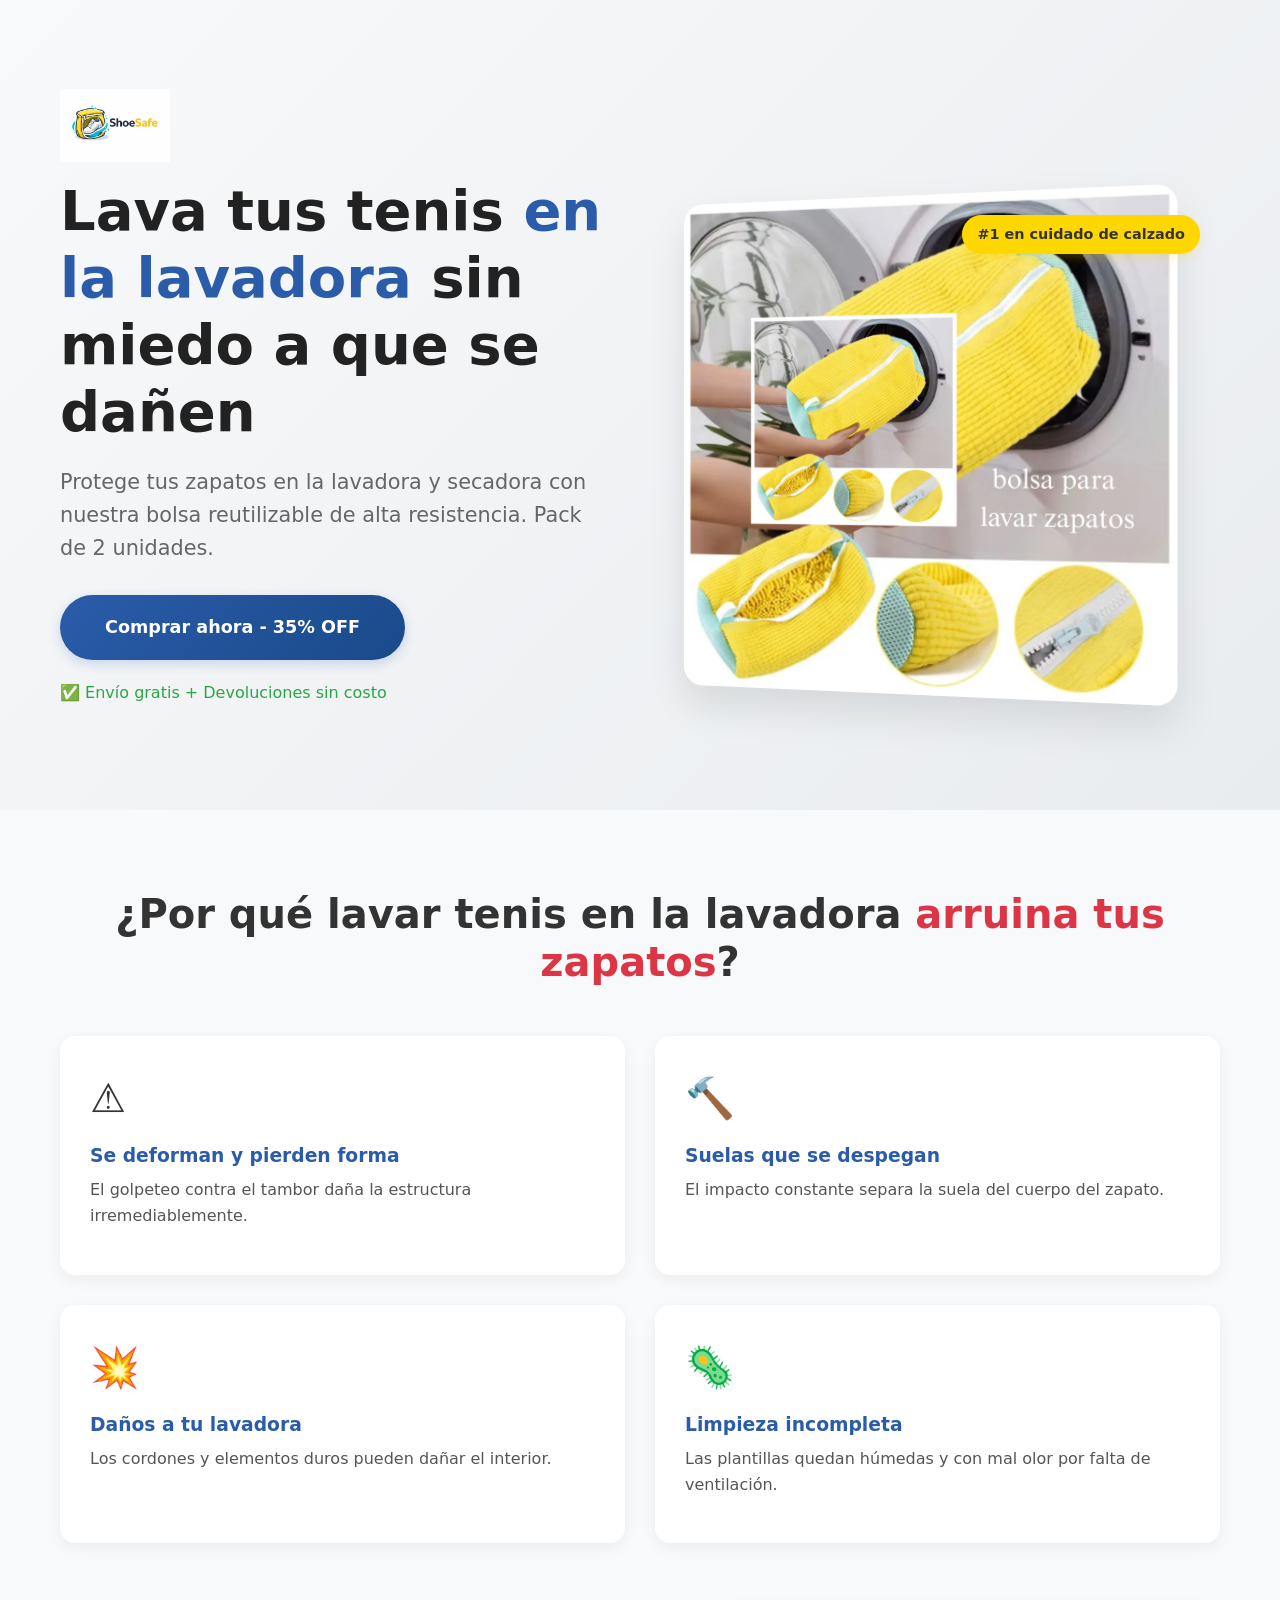
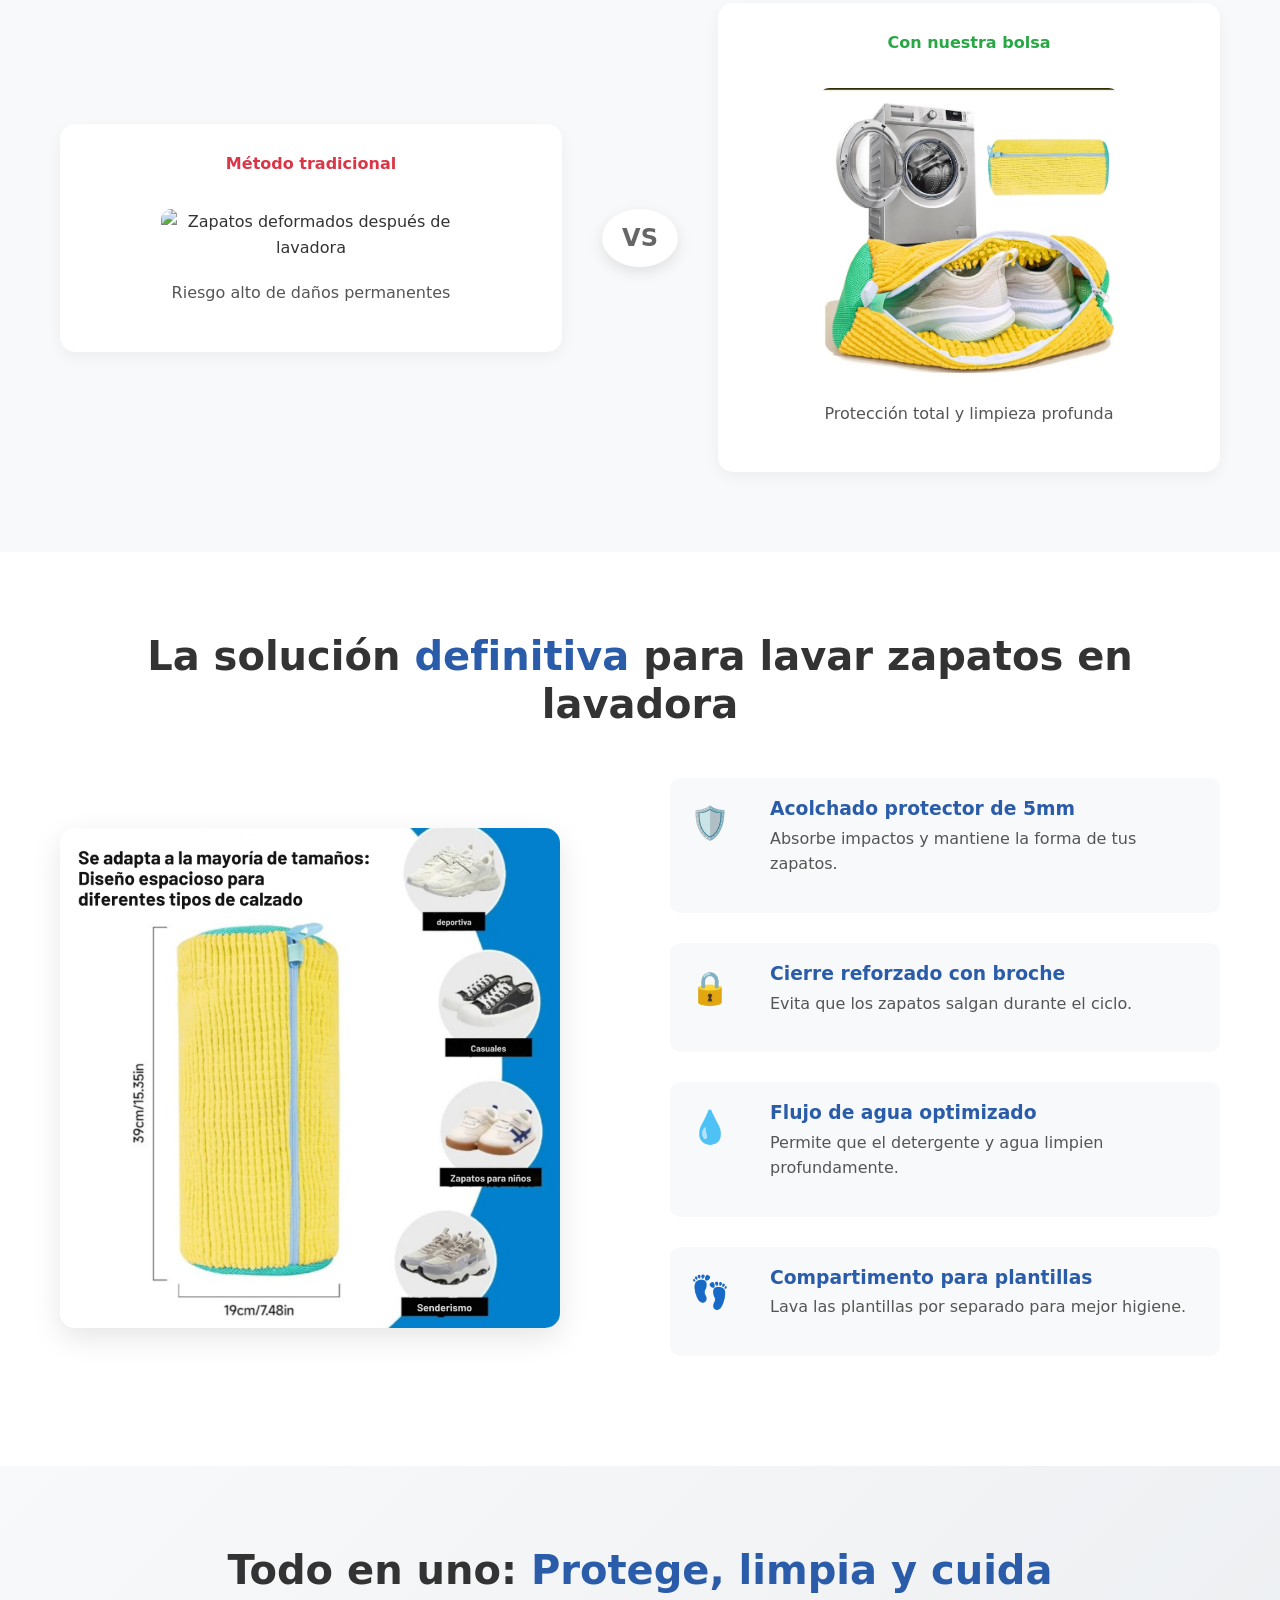
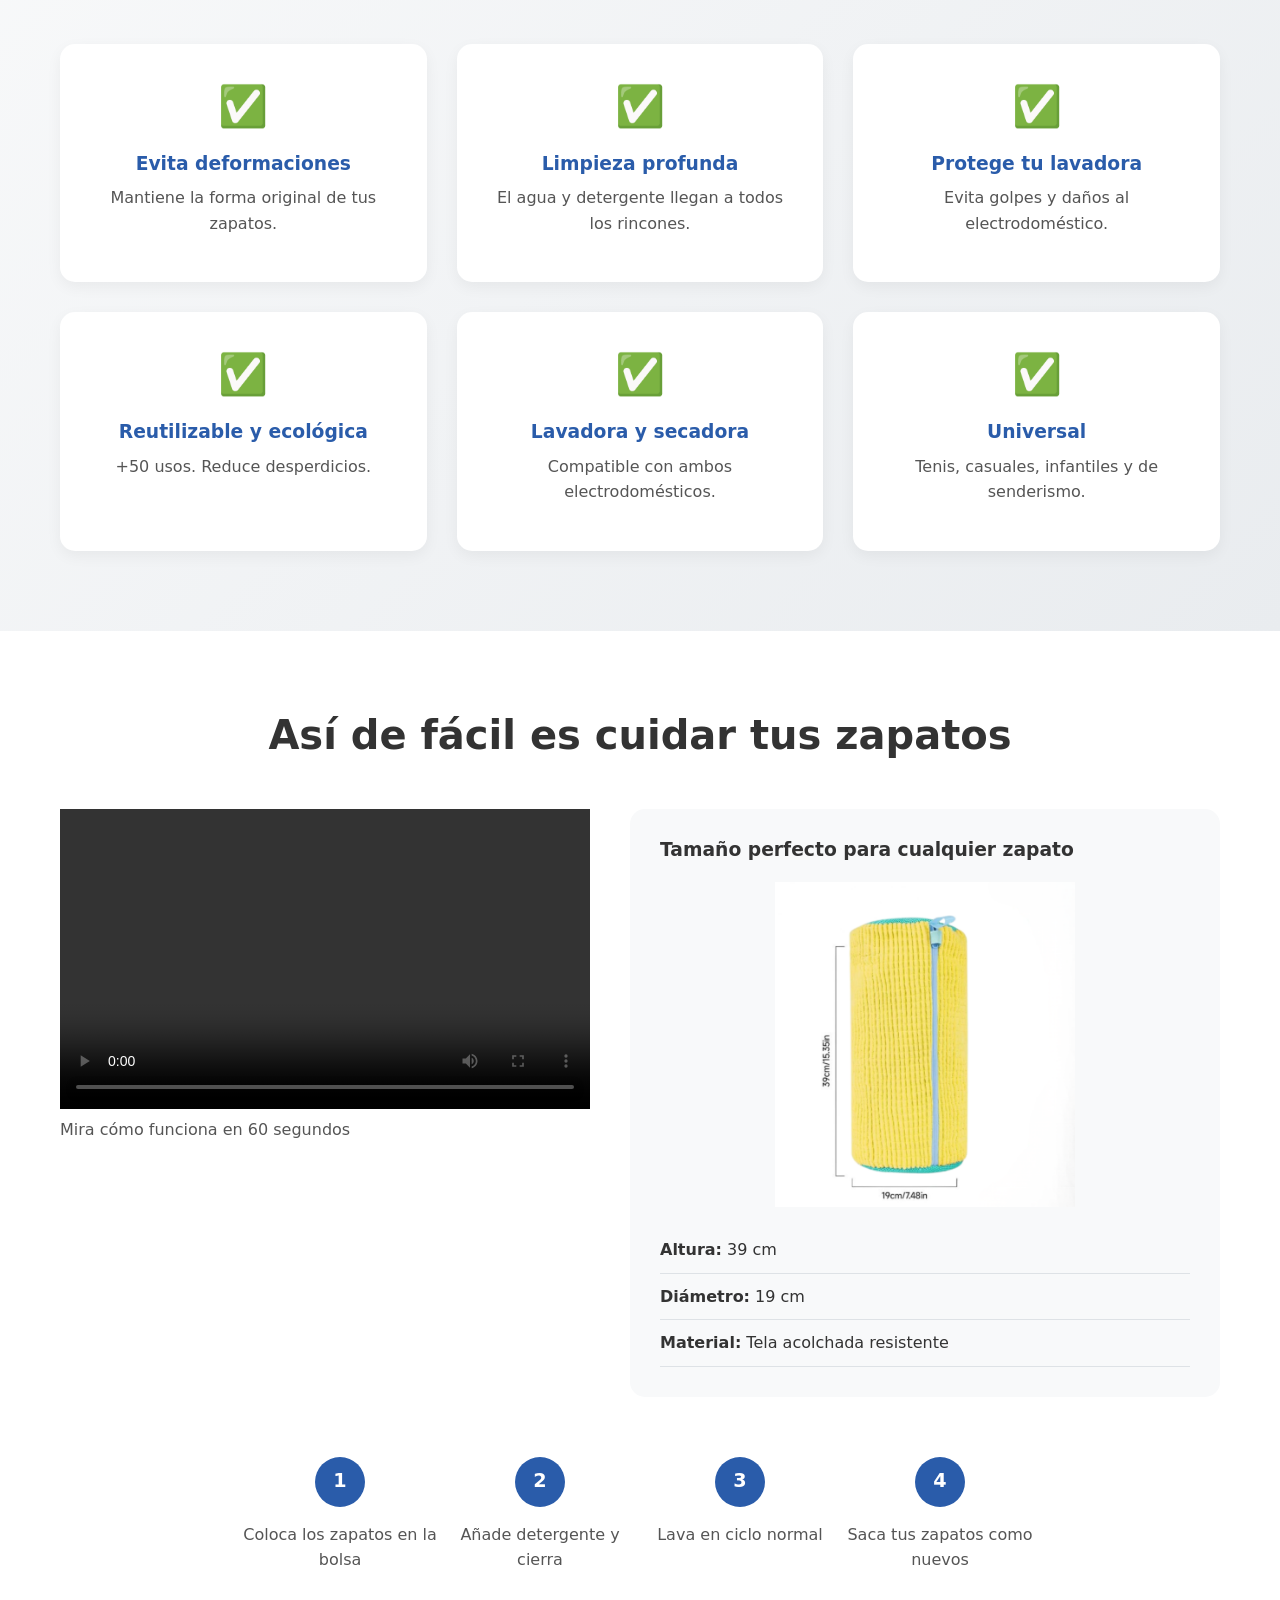
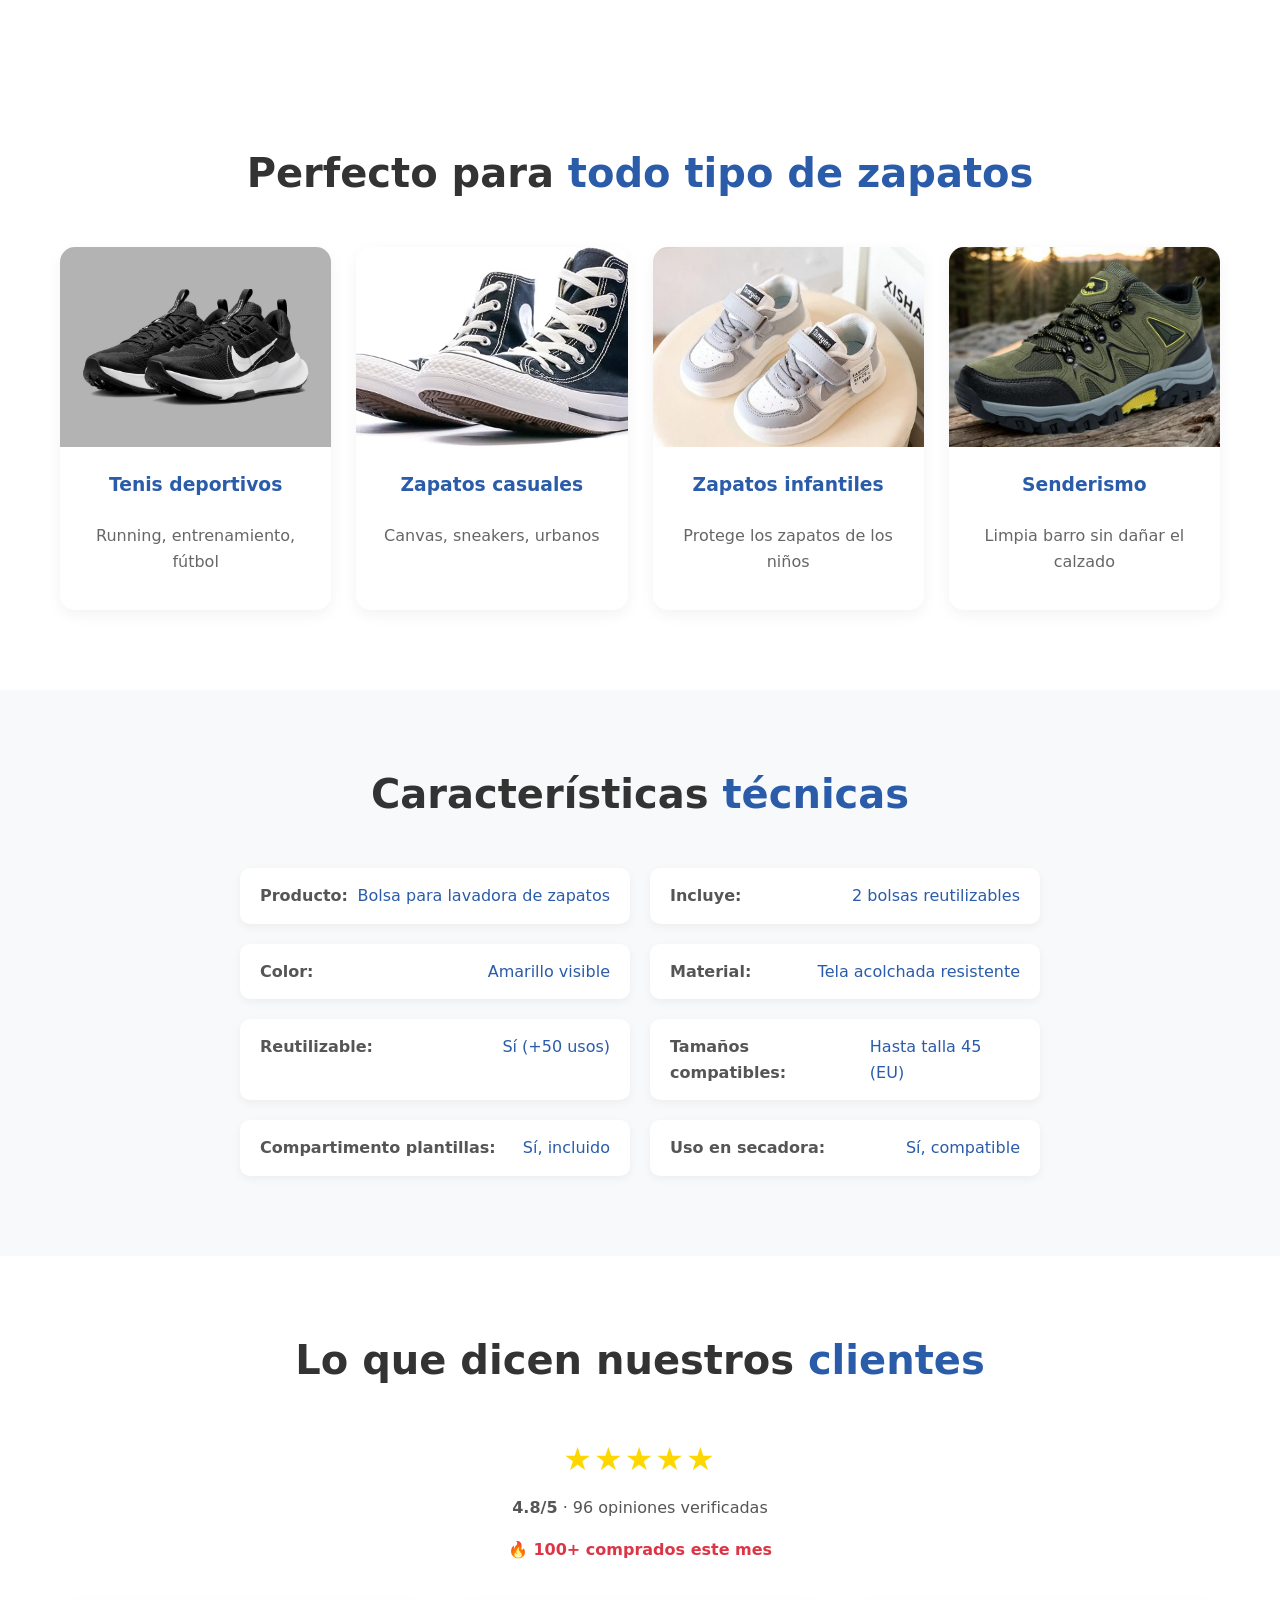
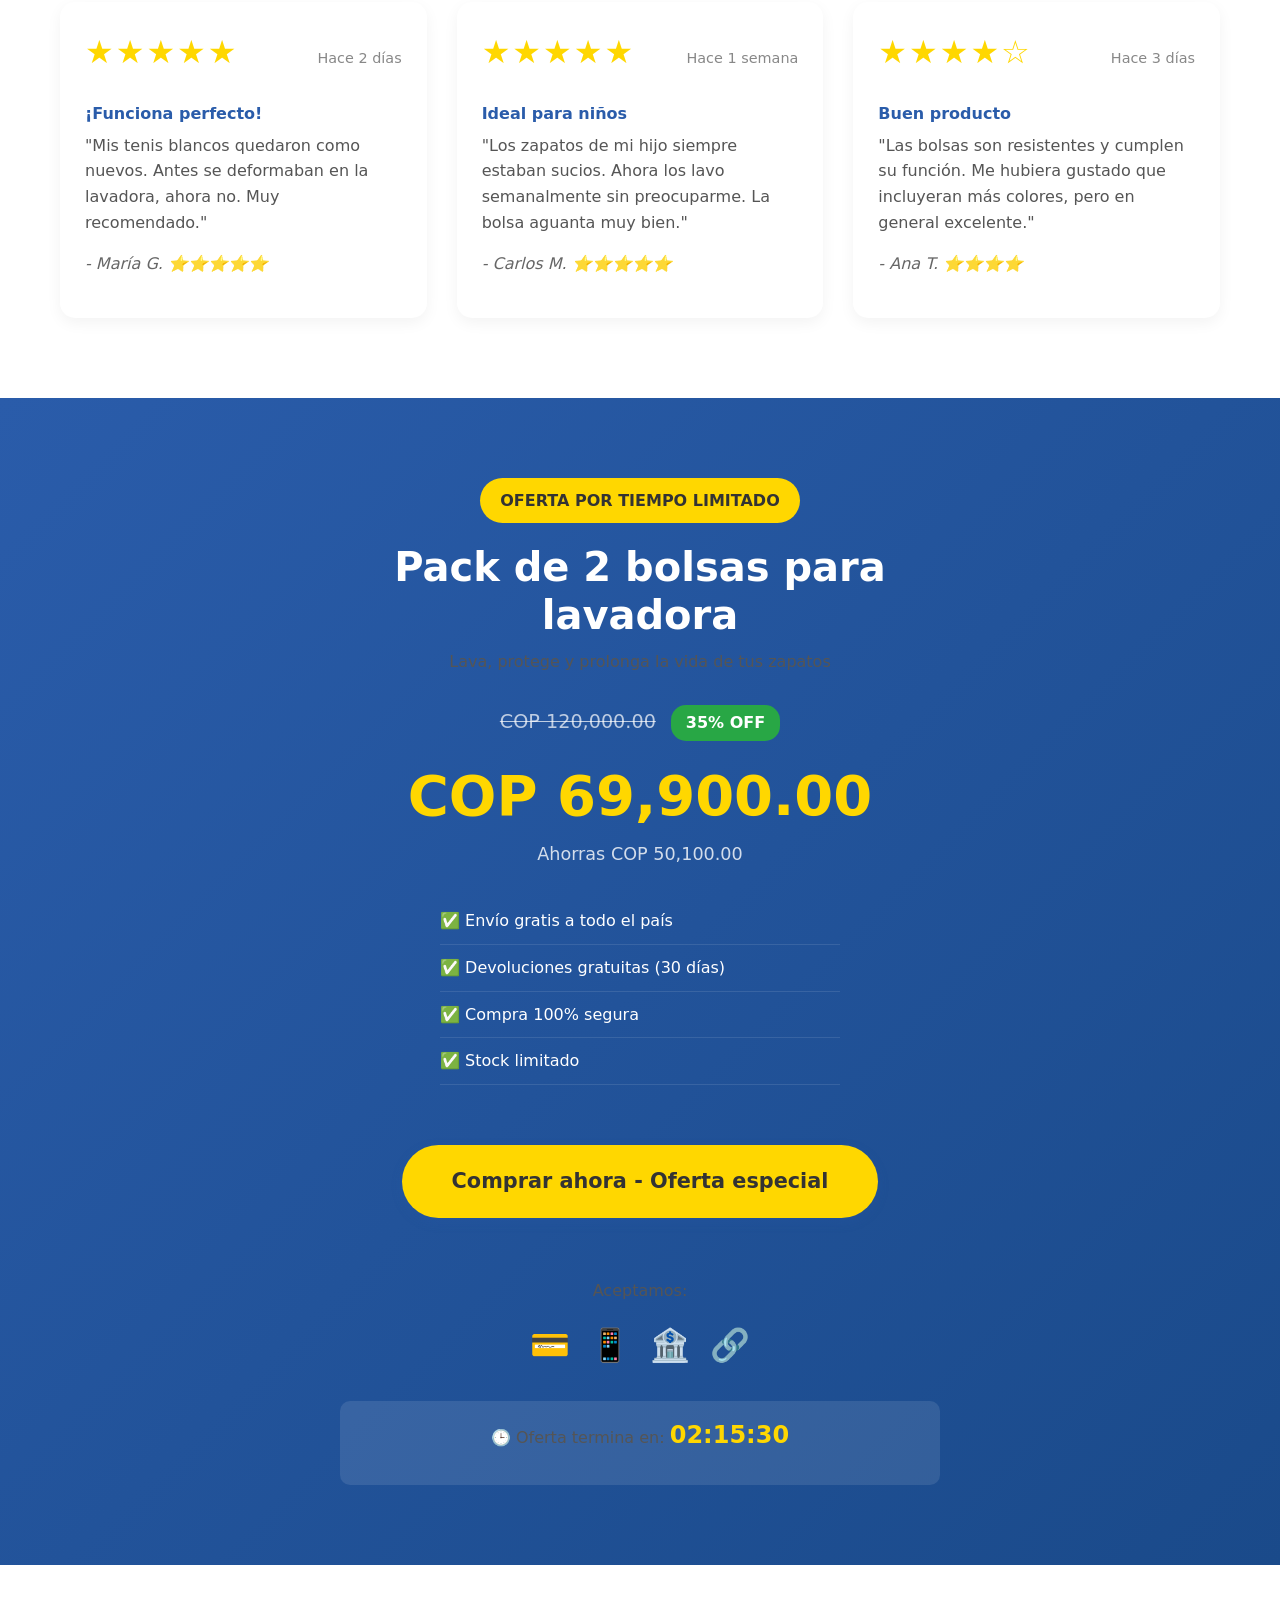
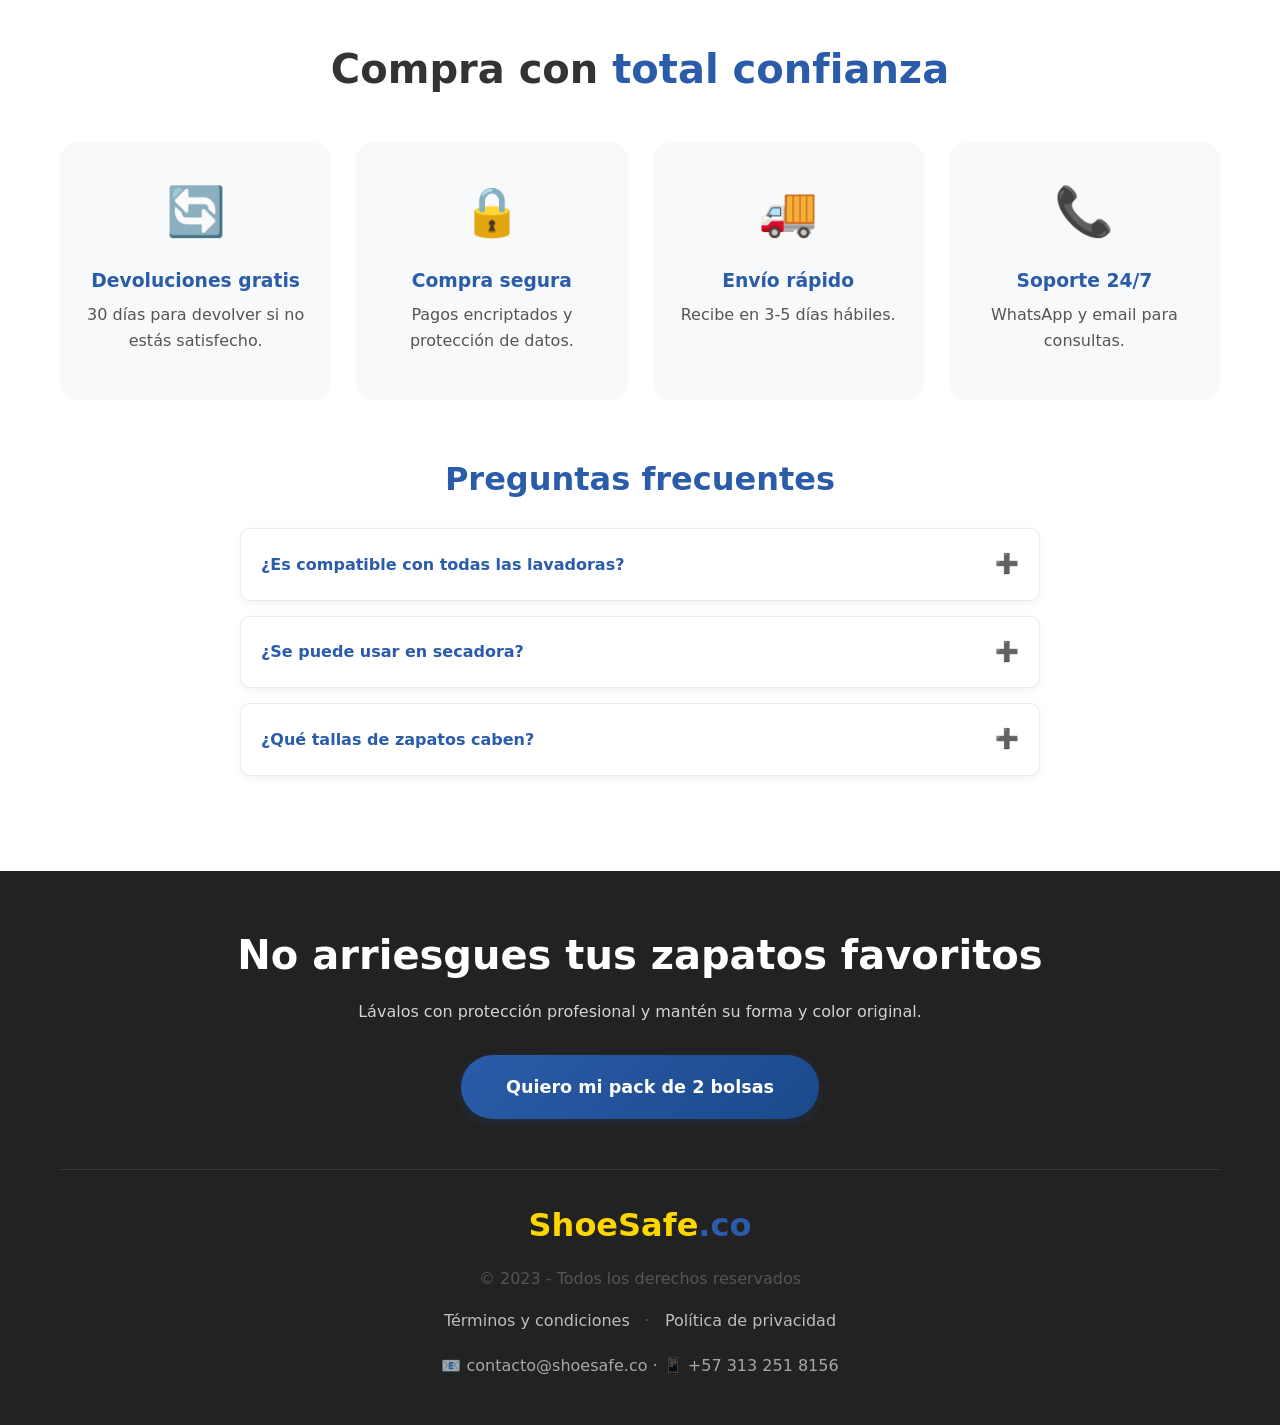
==== commit 9afdc566: "Fix landing structure and FAQ toggle behavior" ====
--- a/index.html
+++ b/index.html
@@ -2,408 +2,15 @@
 <html lang="es">
 <head>
     <meta charset="UTF-8">
+    <meta http-equiv="refresh" content="0; url=landing-page.html">
     <meta name="viewport" content="width=device-width, initial-scale=1.0">
-    <title>ShoeSafe | Bolsa para Lavadora de Zapatos | Pack de 2 | Protege tus Tenis</title>
-    <link rel="stylesheet" href="css/styles.css">
-    <link rel="preconnect" href="https://fonts.googleapis.com">
-    <link rel="preconnect" href="https://fonts.gstatic.com" crossorigin>
-    <link href="https://fonts.googleapis.com/css2?family=Inter:wght@400;500;600;700&display=swap" rel="stylesheet">
-    <!-- Agrega este código y luego los otros sections -->
+    <title>Redireccionando...</title>
+    <script>
+        window.location.replace('landing-page.html');
+    </script>
 </head>
 <body>
-    <!-- Pega aquí las secciones en orden -->
-    
-    <!-- HERO SECTION -->
-    <section class="hero">
-        <section class="hero">
-    <div class="container">
-        <a class="hero-logo" href="#" aria-label="ShoeSafe">
-            <img src="img/logo.png" alt="Logo de ShoeSafe" loading="eager">
-        </a>
-        <div class="hero-content">
-            <h1>Lava tus tenis <span class="highlight">en la lavadora </span> sin miedo a que se dañen</h1>
-            <p class="subtitle">Protege tus zapatos en la lavadora y secadora con nuestra bolsa reutilizable de alta resistencia. Pack de 2 unidades.</p>
-            <a href="https://wa.me/573132518156?text=Hola%20%F0%9F%91%8B%2C%20me%20interesa%20comprar%20el%20pack%20de%202%20bolsas%20para%20lavadora%20de%20zapatos.%20Quisiera%20m%C3%A1s%20informaci%C3%B3n%20sobre%20el%20producto%20y%20el%20proceso%20de%20compra." target="_blank" class="cta-button">Comprar ahora - 35% OFF</a>
-            <p class="envio-gratis">✅ Envío gratis + Devoluciones sin costo</p>
-        </div>
-        <div class="hero-image">
-            <img src="img/hero-producto-amarillo.jpg.png" alt="Bolsa para lavar zapatos en lavadora, color amarillo, con tenis dentro" loading="eager">
-            <div class="badge">#1 en cuidado de calzado</div>
-        </div>
-    </div>
-</section>
-    </section>
-    
-    <!-- PROBLEMA SECTION -->
-    <section class="problema">
-        <section class="problema">
-    <div class="container">
-        <h2>¿Por qué lavar tenis en la lavadora <span class="text-danger">arruina tus zapatos</span>?</h2>
-        <div class="problema-grid">
-            <div class="problema-item">
-                <div class="icon">⚠️</div>
-                <h3>Se deforman y pierden forma</h3>
-                <p>El golpeteo contra el tambor daña la estructura irremediablemente.</p>
-            </div>
-            <div class="problema-item">
-                <div class="icon">🔨</div>
-                <h3>Suelas que se despegan</h3>
-                <p>El impacto constante separa la suela del cuerpo del zapato.</p>
-            </div>
-            <div class="problema-item">
-                <div class="icon">💥</div>
-                <h3>Daños a tu lavadora</h3>
-                <p>Los cordones y elementos duros pueden dañar el interior.</p>
-            </div>
-            <div class="problema-item">
-                <div class="icon">🦠</div>
-                <h3>Limpieza incompleta</h3>
-                <p>Las plantillas quedan húmedas y con mal olor por falta de ventilación.</p>
-            </div>
-        </div>
-        <div class="comparativa">
-            <div class="antes">
-                <h4>Método tradicional</h4>
-                <img src="img/zapatos-danados.jpg" alt="Zapatos deformados después de lavadora">
-                <p>Riesgo alto de daños permanentes</p>
-            </div>
-            <div class="vs">VS</div>
-            <div class="despues">
-                <h4>Con nuestra bolsa</h4>
-                <img src="img/zapatos-protegidos.jpg" alt="Zapatos protegidos en bolsa lavadora">
-                <p>Protección total y limpieza profunda</p>
-            </div>
-        </div>
-    </div>
-</section>
-    </section>
-    
-    <!-- Continúa con todas las secciones... -->
-    <section class="solucion">
-    <div class="container">
-        <h2>La solución <span class="highlight">definitiva</span> para lavar zapatos en lavadora</h2>
-        <div class="solucion-content">
-            <div class="solucion-image">
-                <img src="img/bolsa-detalle.png" alt="Detalles de la bolsa para lavadora de zapatos">
-            </div>
-            <div class="solucion-features">
-                <div class="feature">
-                    <div class="feature-icon">🛡️</div>
-                    <div class="feature-text">
-                        <h3>Acolchado protector de 5mm</h3>
-                        <p>Absorbe impactos y mantiene la forma de tus zapatos.</p>
-                    </div>
-                </div>
-                <div class="feature">
-                    <div class="feature-icon">🔒</div>
-                    <div class="feature-text">
-                        <h3>Cierre reforzado con broche</h3>
-                        <p>Evita que los zapatos salgan durante el ciclo.</p>
-                    </div>
-                </div>
-                <div class="feature">
-                    <div class="feature-icon">💧</div>
-                    <div class="feature-text">
-                        <h3>Flujo de agua optimizado</h3>
-                        <p>Permite que el detergente y agua limpien profundamente.</p>
-                    </div>
-                </div>
-                <div class="feature">
-                    <div class="feature-icon">👣</div>
-                    <div class="feature-text">
-                        <h3>Compartimento para plantillas</h3>
-                        <p>Lava las plantillas por separado para mejor higiene.</p>
-                    </div>
-                </div>
-            </div>
-        </div>
-    </div>
-</section>
-<section class="beneficios">
-    <div class="container">
-        <h2>Todo en uno: <span class="highlight">Protege, limpia y cuida</span></h2>
-        <div class="beneficios-grid">
-            <div class="beneficio-card">
-                <div class="check">✅</div>
-                <h3>Evita deformaciones</h3>
-                <p>Mantiene la forma original de tus zapatos.</p>
-            </div>
-            <div class="beneficio-card">
-                <div class="check">✅</div>
-                <h3>Limpieza profunda</h3>
-                <p>El agua y detergente llegan a todos los rincones.</p>
-            </div>
-            <div class="beneficio-card">
-                <div class="check">✅</div>
-                <h3>Protege tu lavadora</h3>
-                <p>Evita golpes y daños al electrodoméstico.</p>
-            </div>
-            <div class="beneficio-card">
-                <div class="check">✅</div>
-                <h3>Reutilizable y ecológica</h3>
-                <p>+50 usos. Reduce desperdicios.</p>
-            </div>
-            <div class="beneficio-card">
-                <div class="check">✅</div>
-                <h3>Lavadora y secadora</h3>
-                <p>Compatible con ambos electrodomésticos.</p>
-            </div>
-            <div class="beneficio-card">
-                <div class="check">✅</div>
-                <h3>Universal</h3>
-                <p>Tenis, casuales, infantiles y de senderismo.</p>
-            </div>
-        </div>
-    </div>
-</section>
-<section class="galeria">
-    <div class="container">
-        <h2>Así de fácil es cuidar tus zapatos</h2>
-        <div class="galeria-content">
-            <div class="video-demo">
-    <video class="video-thumb" controls>
-        <source src="img/video-thumbnail.mp4" type="video/mp4">
-        Tu navegador no soporta videos HTML5.
-    </video>
-    <p class="video-caption">Mira cómo funciona en 60 segundos</p>
-</div>
-            <div class="dimensiones">
-                <h3>Tamaño perfecto para cualquier zapato</h3>
-                <img src="img/dimensiones.png" alt="Dimensiones bolsa: 39cm altura, 19cm diámetro">
-                <ul>
-                    <li><strong>Altura:</strong> 39 cm</li>
-                    <li><strong>Diámetro:</strong> 19 cm</li>
-                    <li><strong>Material:</strong> Tela acolchada resistente</li>
-                </ul>
-            </div>
-        </div>
-        <div class="pasos">
-            <div class="paso">
-                <div class="paso-num">1</div>
-                <p>Coloca los zapatos en la bolsa</p>
-            </div>
-            <div class="paso">
-                <div class="paso-num">2</div>
-                <p>Añade detergente y cierra</p>
-            </div>
-            <div class="paso">
-                <div class="paso-num">3</div>
-                <p>Lava en ciclo normal</p>
-            </div>
-            <div class="paso">
-                <div class="paso-num">4</div>
-                <p>Saca tus zapatos como nuevos</p>
-            </div>
-        </div>
-    </div>
-</section>
-<section class="publico">
-    <div class="container">
-        <h2>Perfecto para <span class="highlight">todo tipo de zapatos</span></h2>
-        <div class="cards-grid">
-            <div class="card-publico">
-                <img src="img/tenis-deportivos.jpg" alt="Tenis deportivos">
-                <h3>Tenis deportivos</h3>
-                <p>Running, entrenamiento, fútbol</p>
-            </div>
-            <div class="card-publico">
-                <img src="img/zapatos-casuales.jpg" alt="Zapatos casuales">
-                <h3>Zapatos casuales</h3>
-                <p>Canvas, sneakers, urbanos</p>
-            </div>
-            <div class="card-publico">
-                <img src="img/zapatos-infantiles.webp" alt="Zapatos infantiles">
-                <h3>Zapatos infantiles</h3>
-                <p>Protege los zapatos de los niños</p>
-            </div>
-            <div class="card-publico">
-                <img src="img/senderismo.webp" alt="Zapatos de senderismo">
-                <h3>Senderismo</h3>
-                <p>Limpia barro sin dañar el calzado</p>
-            </div>
-        </div>
-    </div>
-</section>
-<section class="especificaciones">
-    <div class="container">
-        <h2>Características <span class="highlight">técnicas</span></h2>
-        <div class="specs-grid">
-            <div class="spec-item">
-                <span class="spec-label">Producto:</span>
-                <span class="spec-value">Bolsa para lavadora de zapatos</span>
-            </div>
-            <div class="spec-item">
-                <span class="spec-label">Incluye:</span>
-                <span class="spec-value">2 bolsas reutilizables</span>
-            </div>
-            <div class="spec-item">
-                <span class="spec-label">Color:</span>
-                <span class="spec-value">Amarillo visible</span>
-            </div>
-            <div class="spec-item">
-                <span class="spec-label">Material:</span>
-                <span class="spec-value">Tela acolchada resistente</span>
-            </div>
-            <div class="spec-item">
-                <span class="spec-label">Reutilizable:</span>
-                <span class="spec-value">Sí (+50 usos)</span>
-            </div>
-            <div class="spec-item">
-                <span class="spec-label">Tamaños compatibles:</span>
-                <span class="spec-value">Hasta talla 45 (EU)</span>
-            </div>
-            <div class="spec-item">
-                <span class="spec-label">Compartimento plantillas:</span>
-                <span class="spec-value">Sí, incluido</span>
-            </div>
-            <div class="spec-item">
-                <span class="spec-label">Uso en secadora:</span>
-                <span class="spec-value">Sí, compatible</span>
-            </div>
-        </div>
-    </div>
-</section>
-<section class="reseñas">
-    <div class="container">
-        <h2>Lo que dicen nuestros <span class="highlight">clientes</span></h2>
-        <div class="rating-overall">
-            <div class="stars">★★★★★</div>
-            <p><strong>4.8/5</strong> · 96 opiniones verificadas</p>
-            <p class="compras-recientes">🔥 100+ comprados este mes</p>
-        </div>
-        <div class="reseñas-grid">
-            <div class="reseña-card">
-                <div class="reseña-header">
-                    <div class="stars">★★★★★</div>
-                    <span class="fecha">Hace 2 días</span>
-                </div>
-                <h4>¡Funciona perfecto!</h4>
-                <p>"Mis tenis blancos quedaron como nuevos. Antes se deformaban en la lavadora, ahora no. Muy recomendado."</p>
-                <p class="autor">- María G. ⭐⭐⭐⭐⭐</p>
-            </div>
-            <div class="reseña-card">
-                <div class="reseña-header">
-                    <div class="stars">★★★★★</div>
-                    <span class="fecha">Hace 1 semana</span>
-                </div>
-                <h4>Ideal para niños</h4>
-                <p>"Los zapatos de mi hijo siempre estaban sucios. Ahora los lavo semanalmente sin preocuparme. La bolsa aguanta muy bien."</p>
-                <p class="autor">- Carlos M. ⭐⭐⭐⭐⭐</p>
-            </div>
-            <div class="reseña-card">
-                <div class="reseña-header">
-                    <div class="stars">★★★★☆</div>
-                    <span class="fecha">Hace 3 días</span>
-                </div>
-                <h4>Buen producto</h4>
-                <p>"Las bolsas son resistentes y cumplen su función. Me hubiera gustado que incluyeran más colores, pero en general excelente."</p>
-                <p class="autor">- Ana T. ⭐⭐⭐⭐</p>
-            </div>
-        </div>
-    </div>
-</section>
-<section class="oferta" id="compra">
-    <div class="container">
-        <div class="oferta-content">
-            <div class="oferta-header">
-                <span class="badge-oferta">OFERTA POR TIEMPO LIMITADO</span>
-                <h2>Pack de 2 bolsas para lavadora</h2>
-                <p class="subtitle">Lava, protege y prolonga la vida de tus zapatos</p>
-            </div>
-            
-            <div class="precio-container">
-                <div class="precio-antiguo">
-                    <span class="tachado">COP 120,000.00</span>
-                    <span class="descuento">35% OFF</span>
-                </div>
-                <div class="precio-actual">
-                    <span class="moneda">COP</span>
-                    <span class="monto">69,900.00</span>
-                </div>
-                <p class="ahorro">Ahorras COP 50,100.00</p>
-            </div>
-            
-            <div class="beneficios-oferta">
-                <div class="beneficio">✅ Envío gratis a todo el país</div>
-                <div class="beneficio">✅ Devoluciones gratuitas (30 días)</div>
-                <div class="beneficio">✅ Compra 100% segura</div>
-                <div class="beneficio">✅ Stock limitado</div>
-            </div>
-            
-            <a href="https://wa.me/573132518156?text=Hola%20%F0%9F%91%8B%2C%20me%20interesa%20comprar%20el%20pack%20de%202%20bolsas%20para%20lavadora%20de%20zapatos.%20Quisiera%20m%C3%A1s%20informaci%C3%B3n%20sobre%20el%20producto%20y%20el%20proceso%20de%20compra." target="_blank" class="cta-button grande">Comprar ahora - Oferta especial</a>
-            
-            <div class="metodos-pago">
-                <p>Aceptamos:</p>
-                <div class="logos-pago">
-                    <span>💳</span><span>📱</span><span>🏦</span><span>🔗</span>
-                </div>
-            </div>
-            
-            <div class="contador">
-                <p>🕒 Oferta termina en: <span id="contador">02:15:33</span></p>
-            </div>
-        </div>
-    </div>
-</section>
-<section class="garantia">
-    <div class="container">
-        <h2>Compra con <span class="highlight">total confianza</span></h2>
-        <div class="garantia-grid">
-            <div class="garantia-card">
-                <div class="garantia-icon">🔄</div>
-                <h3>Devoluciones gratis</h3>
-                <p>30 días para devolver si no estás satisfecho.</p>
-            </div>
-            <div class="garantia-card">
-                <div class="garantia-icon">🔒</div>
-                <h3>Compra segura</h3>
-                <p>Pagos encriptados y protección de datos.</p>
-            </div>
-            <div class="garantia-card">
-                <div class="garantia-icon">🚚</div>
-                <h3>Envío rápido</h3>
-                <p>Recibe en 3-5 días hábiles.</p>
-            </div>
-            <div class="garantia-card">
-                <div class="garantia-icon">📞</div>
-                <h3>Soporte 24/7</h3>
-                <p>WhatsApp y email para consultas.</p>
-            </div>
-        </div>
-        
-        <div class="faq">
-            <h3>Preguntas frecuentes</h3>
-            <div class="faq-item">
-                <div class="faq-pregunta">¿Es compatible con todas las lavadoras?</div>
-                <div class="faq-respuesta">Sí, funciona en lavadoras de carga frontal y superior de cualquier marca.</div>
-            </div>
-            <div class="faq-item">
-                <div class="faq-pregunta">¿Se puede usar en secadora?</div>
-                <div class="faq-respuesta">Absolutamente. El material resiste el calor de la secadora sin problemas.</div>
-            </div>
-            <div class="faq-item">
-                <div class="faq-pregunta">¿Qué tallas de zapatos caben?</div>
-                <div class="faq-respuesta">Hasta talla 45 (EU). Perfecto para adultos y niños.</div>
-            </div>
-        </div>
-    </div>
-</section>
-<footer>
-    <div class="container">
-        <div class="footer-cta">
-            <h2>No arriesgues tus zapatos favoritos</h2>
-            <p>Lávalos con protección profesional y mantén su forma y color original.</p>
-            <a href="https://wa.me/573132518156?text=Hola%20%F0%9F%91%8B%2C%20me%20interesa%20comprar%20el%20pack%20de%202%20bolsas%20para%20lavadora%20de%20zapatos.%20Quisiera%20m%C3%A1s%20informaci%C3%B3n%20sobre%20el%20producto%20y%20el%20proceso%20de%20compra." target="_blank" class="cta-button">Quiero mi pack de 2 bolsas</a>
-        </div>
-        
-        <div class="footer-info">
-            <div class="logo">ShoeSafe<span>.co</span></div>
-            <p>© 2023 - Todos los derechos reservados</p>
-            <p><a href="#">Términos y condiciones</a> · <a href="#">Política de privacidad</a></p>
-            <p class="contacto">📧 contacto@shoesafe.co · 📱 +57 313 251 8156</p>
-        </div>
-    </div>
-</footer>
-    <script src="js/script.js"></script>
+    <p>Redireccionando a la página principal...</p>
+    <p>Si no ocurre automáticamente, haz clic aquí: <a href="landing-page.html">Abrir landing</a></p>
 </body>
 </html>
